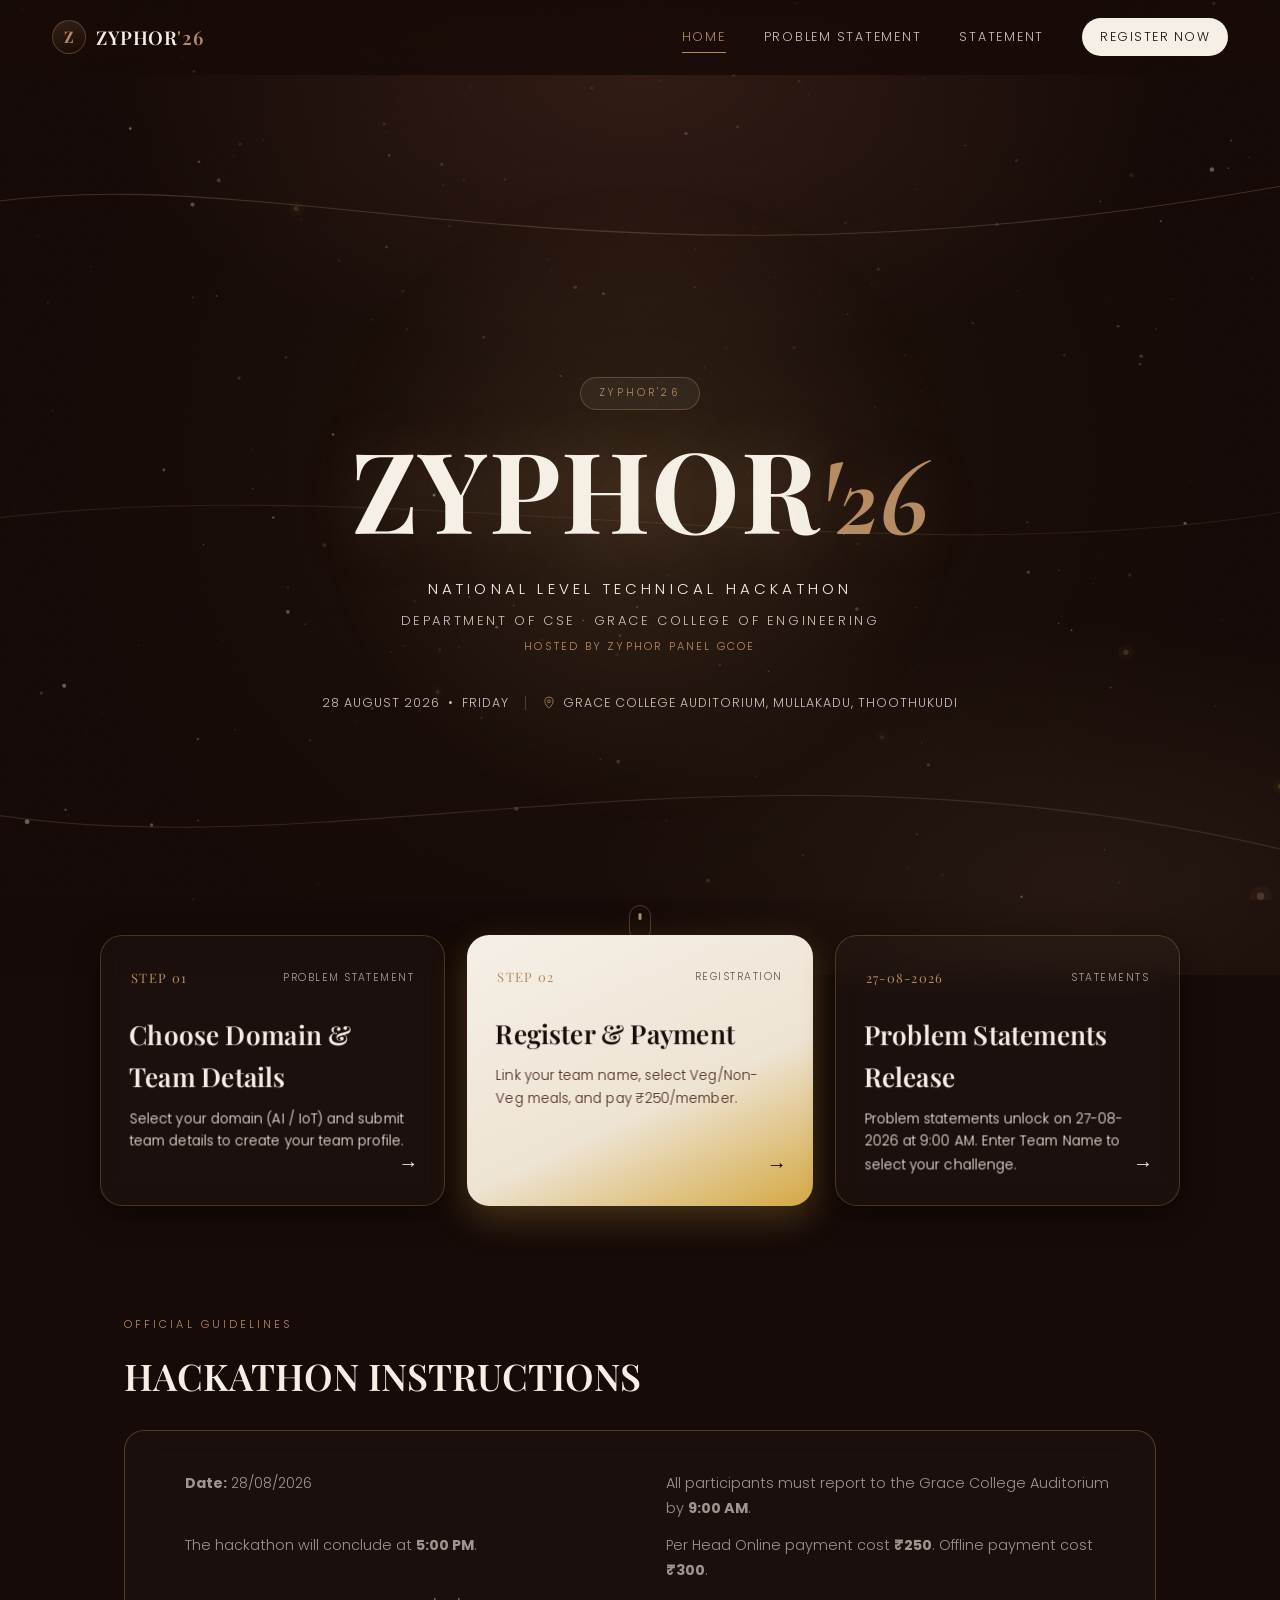
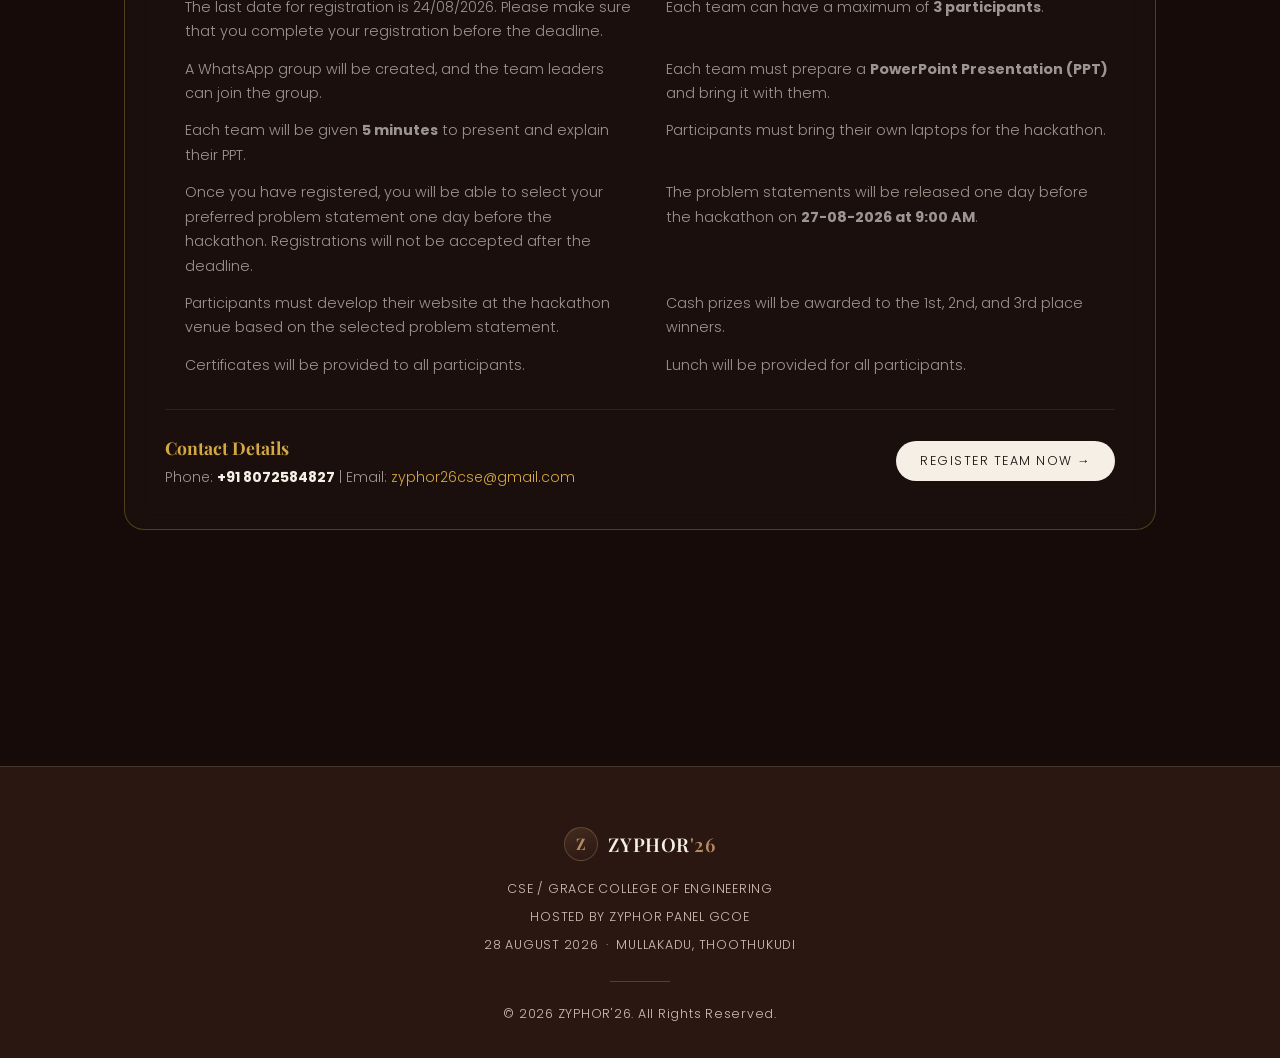
==== index.html @ 55523e32 "Test Git sync" ====
<!DOCTYPE html>
<html lang="en">
<!-- GIT TEST -->
<head>
  <meta charset="UTF-8" />
  <meta name="viewport" content="width=device-width, initial-scale=1.0" />
  <title>ZYPHOR'26 — Technical Hackathon | Grace College of Engineering</title>
  <meta name="description"
    content="ZYPHOR'26 — a national-level technical hackathon hosted by Zyphor Panel GCOE, Grace College of Engineering, Mullakadu, Thoothukudi." />
  <link rel="preconnect" href="https://fonts.googleapis.com">
  <link rel="preconnect" href="https://fonts.gstatic.com" crossorigin>
  <link
    href="https://fonts.googleapis.com/css2?family=Playfair+Display:ital,wght@0,500;0,600;0,700;1,500&family=Cormorant+Garamond:ital,wght@0,500;1,500&family=Poppins:wght@300;400;500;600;700&display=swap"
    rel="stylesheet">
  <link rel="stylesheet" href="style.css">
</head>

<body>

  <!-- 3D Galaxy Canvas Element -->
  <canvas id="galaxyCanvas"></canvas>
  <div class="grain-overlay" aria-hidden="true"></div>

  <!-- ================= HEADER ================= -->
  <header class="site-header" id="siteHeader">
    <div class="header-inner">
      <a href="index.html" class="brand">
        <span class="brand-mark" aria-hidden="true">Z</span>
        <span class="brand-text">ZYPHOR<span class="brand-apos">'26</span></span>
      </a>

      <nav class="main-nav" id="mainNav">
        <a href="index.html" class="nav-link nav-link--active">Home</a>
        <a href="problem-statement.html" class="nav-link">Problem Statement</a>
        <a href="statement.html" class="nav-link">Statement</a>
        <a href="register.html" class="nav-link nav-link--cta">Register Now</a>
      </nav>

      <button class="nav-toggle" id="navToggle" aria-label="Toggle navigation" aria-expanded="false">
        <span></span><span></span><span></span>
      </button>
    </div>
  </header>

  <!-- ================= HERO ================= -->
  <section class="hero" id="top">
    <div class="hero-bg" aria-hidden="true">
      <svg class="hero-lines" viewBox="0 0 1200 800" preserveAspectRatio="none">
        <path class="line line-1" d="M-50,120 C 250,60 550,220 1250,90" />
        <path class="line line-2" d="M-50,650 C 300,720 700,560 1250,700" />
        <path class="line line-3" d="M-50,400 C 350,340 850,460 1250,380" />
      </svg>
      <div class="hero-glow"></div>
    </div>

    <div class="hero-content reveal">
      <div class="hero-logo" aria-label="ZYPHOR'26 logo">
        <span class="hero-logo-mark">ZYPHOR'26</span>
      </div>

      <h1 class="hero-title">ZYPHOR<span class="hero-title-accent">'26</span></h1>

      <p class="hero-tagline">NATIONAL LEVEL TECHNICAL HACKATHON</p>
      <p class="hero-sub">DEPARTMENT OF CSE &middot; GRACE COLLEGE OF ENGINEERING</p>
      <p class="hero-host">HOSTED BY ZYPHOR PANEL GCOE</p>

      <div class="hero-meta">
        <span class="hero-date">28 AUGUST 2026 &nbsp;&bull;&nbsp; FRIDAY</span>
        <span class="hero-divider" aria-hidden="true"></span>
        <span class="hero-venue">
          <svg class="pin-icon" viewBox="0 0 24 24" fill="none" aria-hidden="true">
            <path d="M12 21s7-6.2 7-12a7 7 0 1 0-14 0c0 5.8 7 12 7 12Z" stroke="currentColor" stroke-width="1.4" />
            <circle cx="12" cy="9" r="2.4" stroke="currentColor" stroke-width="1.4" />
          </svg>
          GRACE COLLEGE AUDITORIUM, MULLAKADU, THOOTHUKUDI
        </span>
      </div>
    </div>

    <div class="scroll-cue reveal" aria-hidden="true">
      <span></span>
    </div>
  </section>

  <!-- ================= ACTION CARDS ================= -->
  <section class="action-section reveal">
    <div class="action-grid" style="grid-template-columns: repeat(auto-fit, minmax(280px, 1fr));">
      <a href="problem-statement.html" class="action-card action-card--outline">
        <div class="action-card-top">
          <span class="action-eyebrow">STEP 01</span>
          <span class="action-tag">Problem Statement</span>
        </div>
        <h3>Choose Domain &amp; Team Details</h3>
        <p>Select your domain (AI / IoT) and submit team details to create your team profile.</p>
        <span class="action-arrow" aria-hidden="true">&rarr;</span>
      </a>

      <a href="register.html" class="action-card action-card--solid">
        <div class="action-card-top">
          <span class="action-eyebrow">STEP 02</span>
          <span class="action-tag">Registration</span>
        </div>
        <h3>Register &amp; Payment</h3>
        <p>Link your team name, select Veg/Non-Veg meals, and pay ₹250/member.</p>
        <span class="action-arrow" aria-hidden="true">&rarr;</span>
      </a>

      <a href="statement.html" class="action-card action-card--outline">
        <div class="action-card-top">
          <span class="action-eyebrow">27-08-2026</span>
          <span class="action-tag">Statements</span>
        </div>
        <h3>Problem Statements Release</h3>
        <p>Problem statements unlock on 27-08-2026 at 9:00 AM. Enter Team Name to select your challenge.</p>
        <span class="action-arrow" aria-hidden="true">&rarr;</span>
      </a>
    </div>
  </section>

  <!-- ================= HACKATHON INSTRUCTIONS ================= -->
  <main class="participate-page">

    <section class="about-section reveal">
      <p class="eyebrow">Official Guidelines</p>
      <h3 class="section-title">HACKATHON INSTRUCTIONS</h3>
      <div
        style="background: rgba(255,255,255,0.02); border: 1px solid rgba(212,168,67,0.3); border-radius: 20px; padding: 2.5rem; margin-top: 1.5rem; backdrop-filter: blur(14px);">
        <ul
          style="display: grid; grid-template-columns: repeat(auto-fit, minmax(320px, 1fr)); gap: 0.8rem 2rem; color: var(--cream-60); font-size: 0.9rem; line-height: 1.7; padding-left: 1.25rem;">
          <li><strong>Date:</strong> 28/08/2026</li>
          <li>All participants must report to the Grace College Auditorium by <strong>9:00 AM</strong>.</li>
          <li>The hackathon will conclude at <strong>5:00 PM</strong>.</li>
          <li>Per Head Online payment cost <strong>₹250</strong>. Offline payment cost <strong>₹300</strong>.</li>
          <li>The last date for registration is 24/08/2026. Please make sure that you complete your registration before the deadline.</li>
          <li>Each team can have a maximum of <strong>3 participants</strong>.</li>
          <li>A WhatsApp group will be created, and the team leaders can join the group.</li>
          <li>Each team must prepare a <strong>PowerPoint Presentation (PPT)</strong> and bring it with them.</li>
          <li>Each team will be given <strong>5 minutes</strong> to present and explain their PPT.</li>
          <li>Participants must bring their own laptops for the hackathon.</li>
          <li>Once you have registered, you will be able to select your preferred problem statement one day before the hackathon. Registrations will not be accepted after the deadline.</li>
          <li>The problem statements will be released one day before the hackathon on <strong>27-08-2026 at 9:00
              AM</strong>.</li>
          <li>Participants must develop their website at the hackathon venue based on the selected problem statement.
          </li>
          <li>Cash prizes will be awarded to the 1st, 2nd, and 3rd place winners.</li>
          <li>Certificates will be provided to all participants.</li>
          <li>Lunch will be provided for all participants.</li>
        </ul>

        <div
          style="margin-top: 2rem; padding-top: 1.5rem; border-top: 1px solid rgba(255,255,255,0.08); display: flex; justify-content: space-between; align-items: center; flex-wrap: wrap; gap: 1rem;">
          <div>
            <h4
              style="font-family: var(--font-display); font-size: 1.1rem; color: var(--gold); margin-bottom: 0.25rem;">
              Contact Details</h4>
            <p style="font-size: 0.88rem; color: var(--cream-60); margin: 0;">Phone: <strong
                style="color: var(--cream);">+91 8072584827</strong> | Email: <a href="mailto:zyphor26cse@gmail.com"
                style="color: var(--gold);">zyphor26cse@gmail.com</a></p>
          </div>
          <a href="register.html" class="nav-link nav-link--cta" style="padding: 10px 24px;">Register Team Now
            &rarr;</a>
        </div>
      </div>
    </section>

  </main>

  <!-- ================= FOOTER ================= -->
  <footer class="site-footer">
    <div class="footer-inner">
      <div class="footer-brand">
        <span class="brand-mark" aria-hidden="true">Z</span>
        <span class="brand-text">ZYPHOR<span class="brand-apos">'26</span></span>
      </div>
      <p>CSE / GRACE COLLEGE OF ENGINEERING</p>
      <p>HOSTED BY ZYPHOR PANEL GCOE</p>
      <p>28 AUGUST 2026 &nbsp;&middot;&nbsp; MULLAKADU, THOOTHUKUDI</p>
      <div class="footer-rule" aria-hidden="true"></div>
      <p class="footer-copyright">&copy; 2026 ZYPHOR'26. All Rights Reserved.</p>
    </div>
  </footer>

  <script src="galaxy.js"></script>
  <script>
    const siteHeader = document.getElementById("siteHeader");
    window.addEventListener("scroll", () => {
      siteHeader.classList.toggle("scrolled", window.scrollY > 12);
    }, { passive: true });

    const navToggle = document.getElementById("navToggle");
    const mainNav = document.getElementById("mainNav");
    navToggle?.addEventListener("click", () => {
      const open = mainNav.classList.toggle("is-open");
      navToggle.setAttribute("aria-expanded", String(open));
    });

    const revealEls = document.querySelectorAll(".reveal");
    if (revealEls.length) {
      const obs = new IntersectionObserver(entries => {
        entries.forEach(e => {
          if (e.isIntersecting) {
            e.target.classList.add("is-visible");
            obs.unobserve(e.target);
          }
        });
      }, { threshold: 0.12, rootMargin: "0px 0px -40px 0px" });
      revealEls.forEach(el => obs.observe(el));
    }
  </script>
</body>

</html>
---- style.css ----
/* =========================================================
   ZYPHOR'26 — Premium Brown + White Theme
   ========================================================= */

:root{
  --primary:#2B1712;
  --dark-brown:#160B08;
  --brown:#4A2920;
  --cream:#F5EFE6;
  --white:#FFFFFF;
  --beige:#CFC2B5;
  --bronze:#B58B62;

  --bronze-soft: rgba(181,139,98,0.35);
  --cream-soft: rgba(245,239,230,0.08);
  --glass-bg: rgba(245,239,230,0.05);
  --glass-border: rgba(245,239,230,0.14);

  /* ── Aliases used across new pages ── */
  --bg:       #0f0c04;
  --gold:     #d4a843;
  --cream-60: rgba(245,239,230,0.6);

  --font-display: 'Playfair Display', 'Cormorant Garamond', serif;
  --font-serif-italic: 'Cormorant Garamond', serif;
  --font-body: 'Poppins', 'Inter', sans-serif;

  --radius-lg: 22px;
  --radius-md: 14px;
  --radius-sm: 8px;

  --ease: cubic-bezier(.22,.9,.32,1);
  --bounce: cubic-bezier(.34, 1.56, .64, 1);
}

*{ box-sizing:border-box; margin:0; padding:0; }
html{ scroll-behavior:smooth; }
[hidden]{ display:none !important; }

@media (prefers-reduced-motion: reduce){
  html{ scroll-behavior:auto; }
  *{ animation-duration:0.001ms !important; animation-iteration-count:1 !important; transition-duration:0.001ms !important; }
}

body{
  background:var(--dark-brown);
  color:var(--cream);
  font-family:var(--font-body);
  font-weight:300;
  line-height:1.6;
  overflow-x:hidden;
  -webkit-font-smoothing:antialiased;
}

::selection{ background:var(--bronze); color:var(--dark-brown); }

a{ color:inherit; text-decoration:none; }
button{ font-family:inherit; cursor:pointer; border:none; background:none; color:inherit; }
input, select{ font-family:inherit; }
img{ max-width:100%; display:block; }
ul{ list-style:none; }

/* focus visibility */
a:focus-visible, button:focus-visible, input:focus-visible, select:focus-visible{
  outline:2px solid var(--bronze);
  outline-offset:3px;
}

/* ---------- 3D space / particle scene canvas ---------- */
/* This is the single most important rule for the background effect:
   without it the <canvas id="galaxyCanvas"> already sitting in every
   page's HTML renders as a default 300x150 inline box instead of a
   fullscreen backdrop. galaxy.js only sets inline positioning when it
   creates the canvas itself — since every page already has the tag,
   that branch never runs, so this CSS is what actually positions it. */
#galaxyCanvas{
  position:fixed;
  inset:0;
  width:100vw;
  height:100vh;
  z-index:-1;
  pointer-events:none;
  display:block;
}

/* ---------- grain / noise overlay ---------- */
.grain-overlay{
  position:fixed; inset:0; z-index:1000; pointer-events:none;
  opacity:0.035; mix-blend-mode:overlay;
  background-image:url("data:image/svg+xml,%3Csvg xmlns='http://www.w3.org/2000/svg' width='120' height='120'%3E%3Cfilter id='n'%3E%3CfeTurbulence type='fractalNoise' baseFrequency='0.9' numOctaves='2' stitchTiles='stitch'/%3E%3C/filter%3E%3Crect width='100%25' height='100%25' filter='url(%23n)'/%3E%3C/svg%3E");
}

/* =========================================================
   HEADER
   ========================================================= */
.site-header{
  position:sticky; top:0; z-index:200;
  background:rgba(22,11,8,0.55);
  backdrop-filter:blur(14px) saturate(140%);
  -webkit-backdrop-filter:blur(14px) saturate(140%);
  border-bottom:1px solid transparent;
  transition:background .4s var(--ease), border-color .4s var(--ease), box-shadow .4s var(--ease);
}
.site-header.scrolled{
  background:rgba(22,11,8,0.86);
  border-bottom-color:var(--glass-border);
  box-shadow:0 12px 30px -18px rgba(0,0,0,0.7);
}

.header-inner{
  max-width:1240px; margin:0 auto;
  display:flex; align-items:center; justify-content:space-between;
  padding:18px 32px;
}

.brand{ display:flex; align-items:center; gap:10px; }
.brand-mark{
  width:34px; height:34px; border-radius:50%;
  display:flex; align-items:center; justify-content:center;
  border:1px solid var(--bronze-soft);
  font-family:var(--font-display); font-weight:700; font-size:16px;
  color:var(--bronze);
  background:linear-gradient(160deg, rgba(181,139,98,0.18), transparent);
}
.brand-text{
  font-family:var(--font-display); font-weight:600; letter-spacing:.03em;
  font-size:19px; color:var(--cream);
}
.brand-apos{ color:var(--bronze); }

.main-nav{ display:flex; align-items:center; gap:38px; }
.nav-link{
  font-size:12.5px; letter-spacing:.14em; text-transform:uppercase;
  color:var(--beige); position:relative; padding:6px 0;
  transition:color .3s var(--ease);
}
.nav-link::after{
  content:""; position:absolute; left:0; right:0; bottom:0; height:1px;
  background:var(--bronze); transform:scaleX(0); transform-origin:right;
  transition:transform .35s var(--ease);
}
.nav-link:hover{ color:var(--cream); }
.nav-link:hover::after{ transform:scaleX(1); transform-origin:left; }

.nav-link--cta{
  color:var(--dark-brown); background:var(--cream);
  padding:9px 18px; border-radius:999px; letter-spacing:.12em;
  transition:transform .32s var(--bounce), box-shadow .3s var(--ease), background .3s var(--ease);
}
.nav-link--cta::after{ display:none; }
.nav-link--cta{ animation:pulseGlow 3.4s ease-in-out infinite; }
.nav-link--cta:hover{
  transform:translateY(-2px) scale(1.08);
  box-shadow:0 10px 24px -10px rgba(245,239,230,0.4), 0 0 28px rgba(212,168,67,0.35);
  background:var(--bronze); color:var(--dark-brown);
  animation-play-state:paused;
}
.nav-link--cta:active{
  transform:translateY(0) scale(0.93);
  transition-duration:.12s;
}

/* Active page indicator */
.nav-link--active{
  color:var(--bronze) !important;
}
.nav-link--active::after{
  transform:scaleX(1) !important;
  background:var(--bronze);
}

.nav-toggle{
  display:none; flex-direction:column; gap:5px; width:26px; padding:6px 0;
  transition: transform .28s var(--bounce);
}
.nav-toggle:hover{ transform: scale(1.12); }
.nav-toggle:active{ transform: scale(0.88); transition-duration: .12s; }
.nav-toggle span{
  display:block; height:1.5px; width:100%; background:var(--cream);
  transition:transform .35s var(--ease), opacity .3s var(--ease);
}
.nav-toggle[aria-expanded="true"] span:nth-child(1){ transform:translateY(6.5px) rotate(45deg); }
.nav-toggle[aria-expanded="true"] span:nth-child(2){ opacity:0; }
.nav-toggle[aria-expanded="true"] span:nth-child(3){ transform:translateY(-6.5px) rotate(-45deg); }

/* =========================================================
   HERO
   ========================================================= */
.hero{
  position:relative; min-height:100svh;
  display:flex; align-items:center; justify-content:center;
  padding:120px 24px 80px;
  background:
    radial-gradient(ellipse 70% 55% at 50% 0%, rgba(74,41,32,0.5), transparent 60%),
    radial-gradient(ellipse 60% 45% at 85% 90%, rgba(181,139,98,0.10), transparent 65%),
    rgba(22,11,8,0.55);
  overflow:hidden;
}

.hero-bg{ position:absolute; inset:0; z-index:0; }
.hero-lines{ position:absolute; inset:0; width:100%; height:100%; opacity:.28; }
.line{ fill:none; stroke:var(--bronze); stroke-width:1; }
.line-1{ animation:drift 22s ease-in-out infinite; }
.line-2{ animation:drift 26s ease-in-out infinite reverse; opacity:.7; }
.line-3{ animation:drift 30s ease-in-out infinite; opacity:.5; }
@keyframes drift{
  0%,100%{ transform:translateY(0px); }
  50%{ transform:translateY(-14px); }
}

.hero-glow{
  position:absolute; top:12%; left:50%; translate:-50% 0;
  width:640px; height:640px; border-radius:50%;
  background:radial-gradient(circle, rgba(181,139,98,0.16), transparent 70%);
  filter:blur(10px);
}

.particle{
  position:absolute; width:3px; height:3px; border-radius:50%;
  background:var(--beige); opacity:.5;
  animation:float 9s ease-in-out infinite;
}
.p1{ top:22%; left:14%; animation-delay:0s; }
.p2{ top:65%; left:22%; animation-delay:1.5s; }
.p3{ top:38%; left:82%; animation-delay:3s; }
.p4{ top:75%; left:70%; animation-delay:4.5s; }
.p5{ top:16%; left:60%; animation-delay:2.2s; }
@keyframes float{
  0%,100%{ transform:translateY(0) scale(1); opacity:.35; }
  50%{ transform:translateY(-22px) scale(1.6); opacity:.75; }
}

.hero-content{
  position:relative; z-index:2; text-align:center; max-width:820px;
}

.hero-logo{ margin-bottom:22px; }
.hero-logo-mark{
  display:inline-block; font-family:var(--font-body); font-size:10.5px;
  letter-spacing:.3em; color:var(--bronze); text-transform:uppercase;
  border:1px solid var(--bronze-soft); border-radius:999px; padding:7px 18px;
  background:var(--glass-bg);
}

.hero-title{
  font-family:var(--font-display); font-weight:700;
  font-size:clamp(3.4rem, 10vw, 7rem);
  letter-spacing:.01em; line-height:1;
  color:var(--cream);
  text-shadow:0 0 60px rgba(181,139,98,0.25);
}
.hero-title-accent{ color:var(--bronze); font-style:italic; font-family:var(--font-serif-italic); }

.hero-tagline{
  margin-top:22px; font-size:clamp(13px,2vw,15px); letter-spacing:.28em;
  text-transform:uppercase; color:var(--cream);
}
.hero-sub{
  margin-top:10px; font-size:clamp(11px,1.8vw,13px); letter-spacing:.2em;
  text-transform:uppercase; color:var(--beige);
}
.hero-host{
  margin-top:6px; font-size:11px; letter-spacing:.2em; text-transform:uppercase; color:var(--bronze);
}

.hero-meta{
  margin-top:38px; display:flex; flex-wrap:wrap; align-items:center; justify-content:center; gap:16px;
  font-size:12.5px; letter-spacing:.08em; color:var(--beige);
}
.hero-divider{ width:1px; height:14px; background:var(--bronze-soft); }
.hero-venue{ display:inline-flex; align-items:center; gap:7px; }
.pin-icon{ width:14px; height:14px; color:var(--bronze); flex-shrink:0; }

.scroll-cue{
  position:absolute; bottom:34px; left:50%; translate:-50% 0; z-index:2;
  width:22px; height:36px; border:1px solid var(--bronze-soft); border-radius:999px;
}
.scroll-cue span{
  position:absolute; top:7px; left:50%; translate:-50% 0;
  width:3px; height:7px; border-radius:999px; background:var(--bronze);
  animation:scrollDot 2s ease-in-out infinite;
}
@keyframes scrollDot{
  0%{ transform:translate(-50%,0); opacity:1; }
  70%{ opacity:.2; }
  100%{ transform:translate(-50%,14px); opacity:0; }
}

/* =========================================================
   REVEAL ANIMATIONS
   ========================================================= */
.reveal{
  opacity:0; transform:translateY(26px);
  transition:opacity .8s var(--ease), transform .8s var(--ease);
}
.reveal.is-visible{ opacity:1; transform:translateY(0); }

/* =========================================================
   ACTION CARDS
   ========================================================= */
.action-section{ padding:0 24px; margin-top:-40px; position:relative; z-index:3; }
.action-grid{
  max-width:1080px; margin:0 auto;
  display:grid; grid-template-columns:1fr 1fr; gap:22px;
}

/* =========================================================
   3D FLOATING & GLOW EFFECTS
   ========================================================= */
@keyframes float3D {
  0%, 100% { transform: translateY(0px) rotateX(0deg) rotateY(0deg); }
  50% { transform: translateY(-8px) rotateX(1deg) rotateY(-1deg); }
}

@keyframes pulseGlow {
  0%, 100% { box-shadow: 0 0 15px rgba(212, 168, 67, 0.2), 0 0 30px rgba(212, 168, 67, 0.08); }
  50% { box-shadow: 0 0 25px rgba(212, 168, 67, 0.45), 0 0 50px rgba(212, 168, 67, 0.2); }
}

/* 3D Glassmorphism Cards */
.action-card {
  position:relative; display:block; padding:32px 30px 30px;
  border-radius:var(--radius-lg); overflow:hidden;
  transform-style: preserve-3d;
  perspective: 1000px;
  transition: transform .45s cubic-bezier(0.2, 0.8, 0.2, 1), box-shadow .45s cubic-bezier(.22,.9,.32,1), border-color .45s cubic-bezier(.22,.9,.32,1);
}
.action-card-top{ display:flex; align-items:center; justify-content:space-between; margin-bottom:26px; }
.action-eyebrow{ font-family:var(--font-display); font-size:13px; color:var(--bronze); letter-spacing:.1em; }
.action-tag{ font-size:10.5px; letter-spacing:.14em; text-transform:uppercase; opacity:.65; }
.action-card h3{ font-family:var(--font-display); font-weight:600; font-size:26px; margin-bottom:10px; transform: translateZ(15px); }
.action-card p{ font-size:13.5px; line-height:1.65; max-width:34ch; transform: translateZ(10px); }
.action-arrow{
  position:absolute; right:26px; bottom:26px; font-size:20px;
  transition:transform .4s var(--ease);
}
.action-card:hover .action-arrow{ transform:translateX(8px) scale(1.15); }
.action-card:hover{
  transform: translateY(-8px) rotateX(2deg) scale(1.02);
}

.action-card--outline{
  background:rgba(255,255,255,0.025);
  border:1px solid rgba(212,168,67,0.25);
  color:var(--cream);
  backdrop-filter:blur(14px);
  box-shadow: 0 10px 30px rgba(0,0,0,0.4);
}
.action-card--outline:hover{
  border-color:var(--gold);
  box-shadow: 0 20px 50px rgba(212,168,67,0.3), inset 0 0 20px rgba(212,168,67,0.08);
}

.action-card--solid{
  background:linear-gradient(155deg, #f5efe6, #eee4d4 60%, #d4a843);
  color:var(--dark-brown);
  box-shadow: 0 12px 35px rgba(212,168,67,0.25);
}
.action-card--solid p{ color:var(--brown); }
.action-card--solid:hover{
  box-shadow: 0 22px 55px rgba(212,168,67,0.45), 0 26px 60px -22px rgba(245,239,230,0.35);
}

/* =========================================================
   SHARED SECTION TYPOGRAPHY
   ========================================================= */
.eyebrow{
  font-size:11px; letter-spacing:.28em; text-transform:uppercase; color:var(--bronze);
  margin-bottom:14px;
}
.section-heading{
  font-family:var(--font-display); font-weight:700; font-size:clamp(2.1rem,5vw,3.4rem);
  line-height:1.08; color:var(--cream);
}
.section-title{
  font-family:var(--font-display); font-weight:600; font-size:clamp(1.6rem,3.6vw,2.3rem);
  color:var(--cream); margin-bottom:18px;
}

.participate-page{ max-width:1080px; margin:0 auto; padding:110px 24px 40px; }
.participate-header{ text-align:center; margin-bottom:70px; }
.participate-note{
  max-width:56ch; margin:20px auto 0; color:var(--beige); font-size:14.5px;
}

/* =========================================================
   ABOUT
   ========================================================= */
.about-section{ margin-bottom:96px; }
.about-copy{ max-width:70ch; color:var(--beige); font-size:15px; line-height:1.85; margin-bottom:26px; }

.about-facts{ display:flex; flex-wrap:wrap; gap:10px 14px; margin-bottom:44px; }
.about-facts li{
  font-size:12px; letter-spacing:.05em; color:var(--cream);
  border:1px solid var(--glass-border); border-radius:999px; padding:8px 16px;
  background:var(--glass-bg);
}

.event-visual{
  border-radius:var(--radius-lg); border:1px solid var(--glass-border);
  background:linear-gradient(160deg, rgba(74,41,32,0.5), rgba(22,11,8,0.7));
  padding:2px; overflow:hidden;
}
.event-visual-inner{
  border-radius:calc(var(--radius-lg) - 2px);
  padding:52px 24px; display:flex; flex-direction:column; align-items:center; gap:18px;
  background:
    radial-gradient(ellipse 60% 60% at 50% 20%, rgba(181,139,98,0.14), transparent 70%);
  color:var(--bronze);
}
.event-svg{ width:min(420px,90%); height:auto; }
.event-visual-caption{
  font-size:11px; letter-spacing:.18em; text-transform:uppercase; color:var(--beige);
}

/* =========================================================
   REGISTER SECTION
   ========================================================= */
.register-note{ color:var(--beige); font-size:14px; margin-bottom:40px; max-width:60ch; }

.register-form{
  background:var(--glass-bg); border:1px solid var(--glass-border);
  border-radius:var(--radius-lg); padding:clamp(24px,4vw,48px);
  backdrop-filter:blur(10px);
}

.form-block{ margin-bottom:44px; }
.form-block:last-of-type{ margin-bottom:0; }
.form-block-title{
  display:flex; align-items:center; gap:12px;
  font-family:var(--font-display); font-weight:600; font-size:18px; color:var(--cream);
  margin-bottom:22px; padding-bottom:14px; border-bottom:1px solid var(--glass-border);
}
.form-block-num{
  font-family:var(--font-body); font-size:11px; color:var(--dark-brown);
  background:var(--bronze); width:24px; height:24px; border-radius:50%;
  display:inline-flex; align-items:center; justify-content:center; flex-shrink:0;
}

.field-grid{ display:grid; grid-template-columns:1fr 1fr; gap:22px 24px; }
.field{ display:flex; flex-direction:column; gap:8px; }
.field label{
  font-size:10.5px; letter-spacing:.14em; text-transform:uppercase; color:var(--beige);
}
.field input[type="text"],
.field input[type="email"],
.field select{
  background:rgba(245,239,230,0.05); border:1px solid var(--glass-border);
  border-radius:var(--radius-sm); padding:13px 15px; color:var(--cream); font-size:14px;
  transition:border-color .3s var(--ease), background .3s var(--ease);
}
.field select{ appearance:none; -webkit-appearance:none;
  background-image:url("data:image/svg+xml,%3Csvg xmlns='http://www.w3.org/2000/svg' width='12' height='8'%3E%3Cpath d='M1 1l5 5 5-5' stroke='%23CFC2B5' fill='none' stroke-width='1.4'/%3E%3C/svg%3E");
  background-repeat:no-repeat; background-position:right 15px center;
  padding-right:36px;
}
.field select option{ background:var(--brown); color:var(--cream); }
.field input::placeholder{ color:rgba(207,194,181,0.45); }
.field input:focus, .field select:focus{
  border-color:var(--bronze); background:rgba(245,239,230,0.08); outline:none;
}
.field-hint{ font-size:11px; color:rgba(207,194,181,0.7); }
.field-error{
  font-size:11.5px; color:#e4a08c; min-height:14px; display:none;
}
.field-error.is-visible{ display:block; }
.field.has-error input, .field.has-error select{ border-color:#c46a52; }

.domain-desc{
  margin-top:16px; font-size:13.5px; color:var(--beige); min-height:20px;
  padding-left:14px; border-left:2px solid var(--bronze-soft);
  opacity:0; transform:translateY(4px); transition:opacity .35s var(--ease), transform .35s var(--ease);
}
.domain-desc.is-visible{ opacity:1; transform:translateY(0); }

.member-fields{ margin-top:24px; display:grid; grid-template-columns:1fr 1fr; gap:22px 24px; }

/* Payment */
.payment-grid{ display:grid; grid-template-columns:220px 1fr; gap:28px; align-items:start; }
.qr-box{ display:flex; flex-direction:column; gap:10px; }
.qr-label{ font-size:10.5px; letter-spacing:.14em; text-transform:uppercase; color:var(--beige); }
.qr-frame{
  position:relative; width:100%; aspect-ratio:1/1; border-radius:var(--radius-md);
  border:1px dashed var(--bronze-soft); background:rgba(245,239,230,0.04);
  display:flex; align-items:center; justify-content:center; overflow:hidden;
}
.qr-frame img{ width:100%; height:100%; object-fit:contain; padding:10px; }
.qr-placeholder{
  display:none; align-items:center; justify-content:center; text-align:center;
  font-size:11px; letter-spacing:.1em; color:var(--bronze); padding:12px;
}
.qr-hint{ font-size:11.5px; color:rgba(207,194,181,0.7); }

.upload-field label{ margin-bottom:0; }
.upload-dropzone{
  position:relative; border:1px dashed var(--glass-border); border-radius:var(--radius-md);
  min-height:150px; display:flex; flex-direction:column; align-items:center; justify-content:center;
  gap:10px; padding:18px; text-align:center; transition:border-color .3s var(--ease), background .3s var(--ease);
}
.upload-dropzone.is-dragover{ border-color:var(--bronze); background:rgba(181,139,98,0.08); }
.upload-dropzone input[type="file"]{
  position:absolute; inset:0; opacity:0; cursor:pointer;
}
.upload-copy{ font-size:12.5px; color:var(--beige); max-width:26ch; }
.upload-preview{
  max-height:110px; border-radius:var(--radius-sm); border:1px solid var(--glass-border);
}

/* Confirmation */
.checkbox-field{
  display:flex; align-items:flex-start; gap:10px; font-size:13.5px; color:var(--beige);
  cursor:pointer; margin-bottom:6px;
}
.checkbox-field input{ margin-top:3px; accent-color:var(--bronze); width:16px; height:16px; }

.btn-confirm{
  margin-top:22px; width:100%; padding:16px; border-radius:999px;
  background:var(--cream); color:var(--dark-brown); font-size:13px;
  letter-spacing:.16em; text-transform:uppercase; font-weight:500;
  transition:transform .35s var(--ease), box-shadow .35s var(--ease), background .35s var(--ease);
}
.btn-confirm:hover{
  transform:translateY(-3px); background:var(--bronze);
  box-shadow:0 20px 40px -16px rgba(181,139,98,0.5);
}
.btn-confirm:active{ transform:translateY(-1px); }

.form-status{ margin-top:14px; font-size:12.5px; text-align:center; min-height:16px; color:#e4a08c; }
.form-status.is-success{ color:#a8c9a0; }

/* Success panel */
.success-panel{
  background:linear-gradient(160deg, var(--cream), var(--beige));
  color:var(--dark-brown); border-radius:var(--radius-lg);
  padding:clamp(30px,5vw,54px); text-align:center;
}
.success-mark{
  display:inline-flex; align-items:center; justify-content:center;
  width:52px; height:52px; border-radius:50%; background:var(--brown); color:var(--cream);
  font-size:22px; margin-bottom:16px;
}
.success-panel h4{ font-family:var(--font-display); font-size:24px; margin-bottom:10px; }
.success-panel p{ max-width:52ch; margin:0 auto 22px; color:var(--brown); font-size:14px; }
.btn-outline-cream{
  border:1px solid var(--brown); border-radius:999px; padding:11px 26px;
  font-size:12px; letter-spacing:.1em; text-transform:uppercase; color:var(--brown);
  transition:background .3s var(--ease), color .3s var(--ease);
}
.btn-outline-cream:hover{ background:var(--brown); color:var(--cream); }

/* Info strip */
.info-strip{
  margin-top:56px; display:grid; grid-template-columns:repeat(4,1fr); gap:20px;
  border-top:1px solid var(--glass-border); padding-top:32px;
}
.info-item{ display:flex; flex-direction:column; gap:6px; }
.info-label{ font-size:10px; letter-spacing:.16em; text-transform:uppercase; color:var(--bronze); }
.info-value{ font-size:13px; color:var(--cream); line-height:1.5; }

/* =========================================================
   FOOTER
   ========================================================= */
.site-footer{
  margin-top:100px; padding:60px 24px 34px; text-align:center;
  background:var(--primary); border-top:1px solid var(--glass-border);
}
.footer-inner{ max-width:600px; margin:0 auto; display:flex; flex-direction:column; align-items:center; gap:8px; }
.footer-brand{ display:flex; align-items:center; gap:10px; margin-bottom:10px; }
.site-footer p{ font-size:12.5px; letter-spacing:.06em; color:var(--beige); }
.footer-rule{ width:60px; height:1px; background:var(--bronze-soft); margin:18px 0 14px; }
.footer-copyright{ font-size:11px; color:rgba(207,194,181,0.55); }

/* =========================================================
   RESPONSIVE
   ========================================================= */
@media (max-width:960px){
  .action-grid{ grid-template-columns:1fr; }
  .field-grid, .member-fields{ grid-template-columns:1fr; }
  .payment-grid{ grid-template-columns:1fr; }
  .qr-frame{ max-width:220px; }
  .info-strip{ grid-template-columns:1fr 1fr; }
}

@media (max-width:720px){
  .main-nav{
    position:fixed; inset:64px 0 0 0; z-index:150;
    background:rgba(22,11,8,0.98);
    flex-direction:column; justify-content:flex-start; align-items:flex-start;
    gap:0; padding:20px 32px;
    transform:translateX(100%); transition:transform .4s var(--ease);
  }
  .main-nav.is-open{ transform:translateX(0); }
  .main-nav .nav-link{
    width:100%; padding:18px 0; border-bottom:1px solid var(--glass-border);
    font-size:14px;
  }
  .nav-link--cta{ margin-top:16px; text-align:center; }
  .nav-toggle{ display:flex; }

  .header-inner{ padding:16px 20px; }
  .hero{ padding:110px 20px 60px; }
  .action-section{ margin-top:-28px; }
  .info-strip{ grid-template-columns:1fr; }
}

@media (max-width:480px){
  .hero-title{ font-size:clamp(2.6rem,15vw,3.6rem); }
  .participate-page{ padding:90px 18px 30px; }
  .register-form{ padding:22px 16px; }
  .about-facts li{ font-size:11px; padding:7px 12px; }
}

/* =========================================================
   SHARED 3D TILT + GLOW UTILITIES
   Reused across ps.css / register.css / statement.css / host.css
   so every card and primary button gets the same premium,
   consistent 3D lift + gold glow treatment.
   ========================================================= */
.tilt-card-3d{
  transition: transform .4s cubic-bezier(.22,.9,.32,1), box-shadow .4s cubic-bezier(.22,.9,.32,1), border-color .4s cubic-bezier(.22,.9,.32,1);
  will-change: transform;
}
.tilt-card-3d:hover{
  transform: translateY(-6px) scale(1.012);
  box-shadow: 0 26px 60px -20px rgba(0,0,0,0.55), 0 0 34px rgba(212,168,67,0.16);
}

.glow-btn-3d{
  transition: transform .35s cubic-bezier(.22,.9,.32,1), box-shadow .35s cubic-bezier(.22,.9,.32,1);
}
.glow-btn-3d:hover:not(:disabled){
  transform: translateY(-3px) scale(1.02);
}

@media (prefers-reduced-motion: reduce){
  .nav-link--cta{ animation:none; }
}
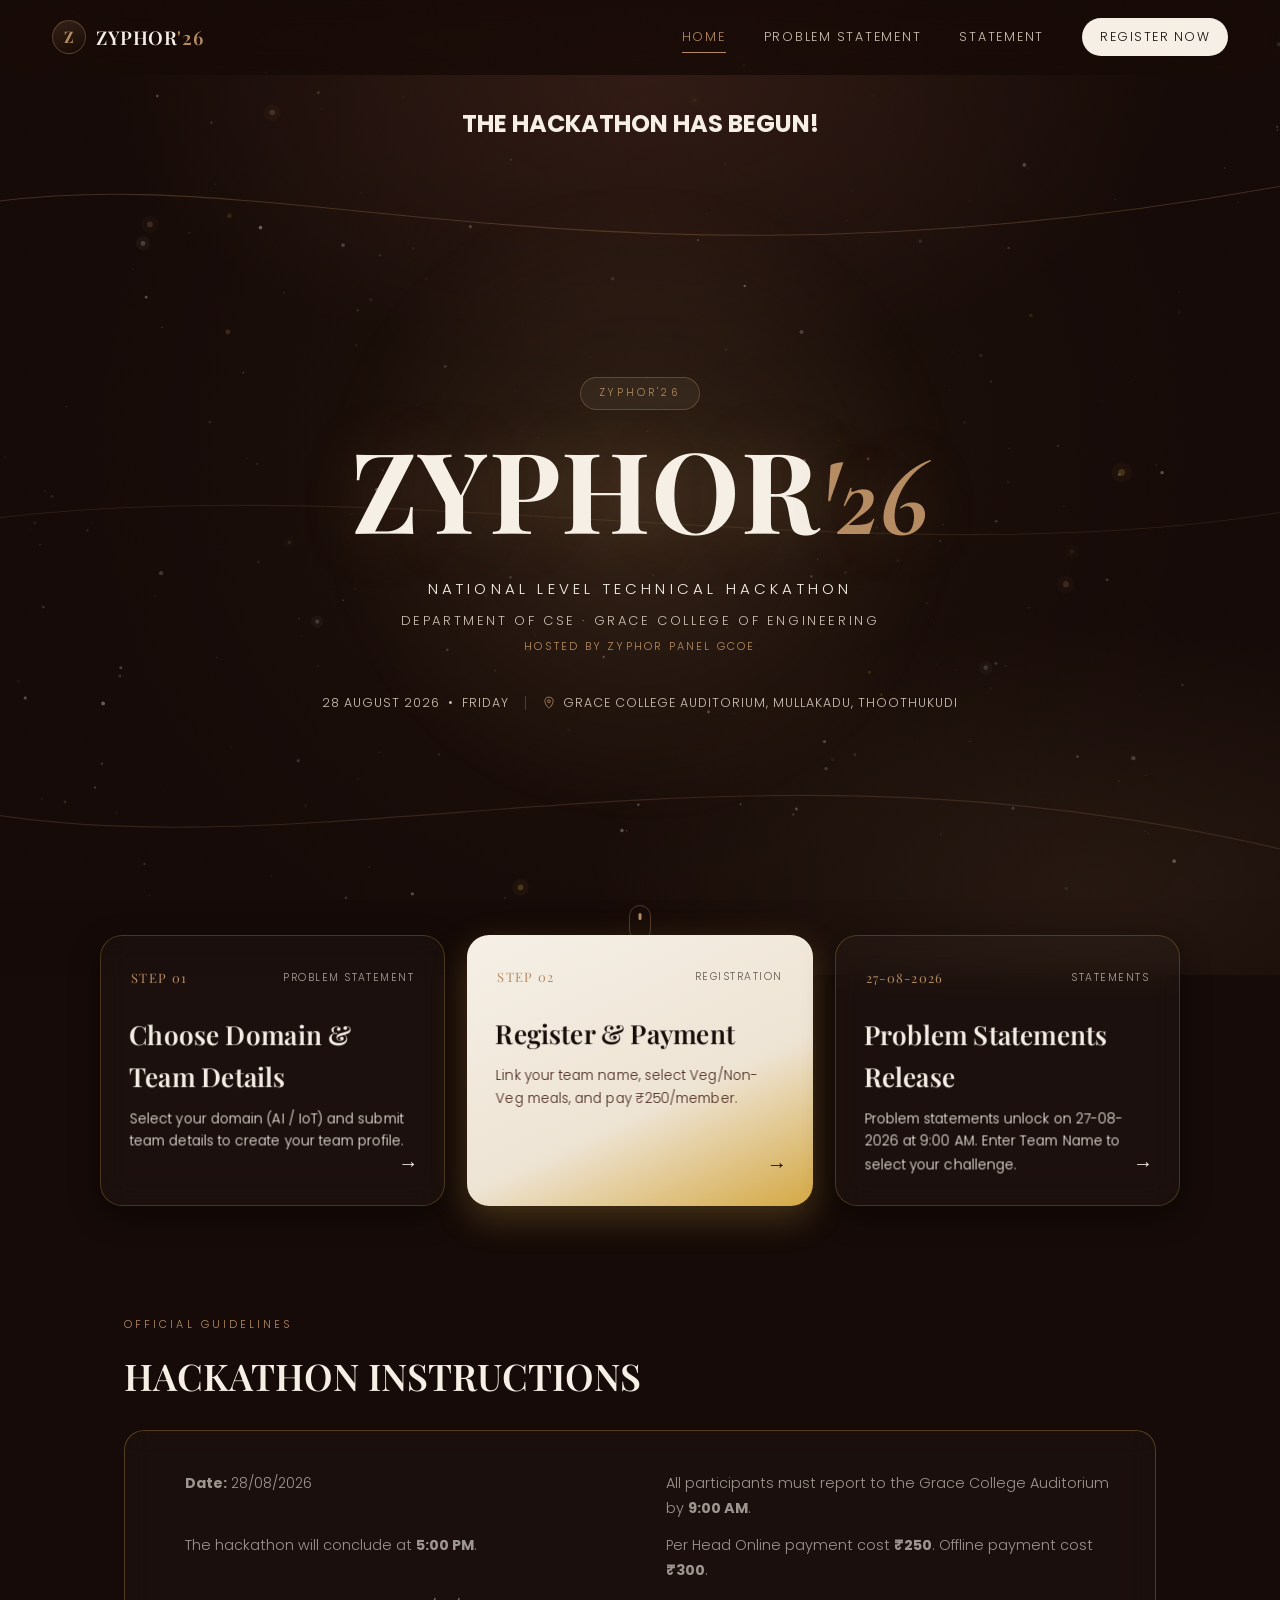
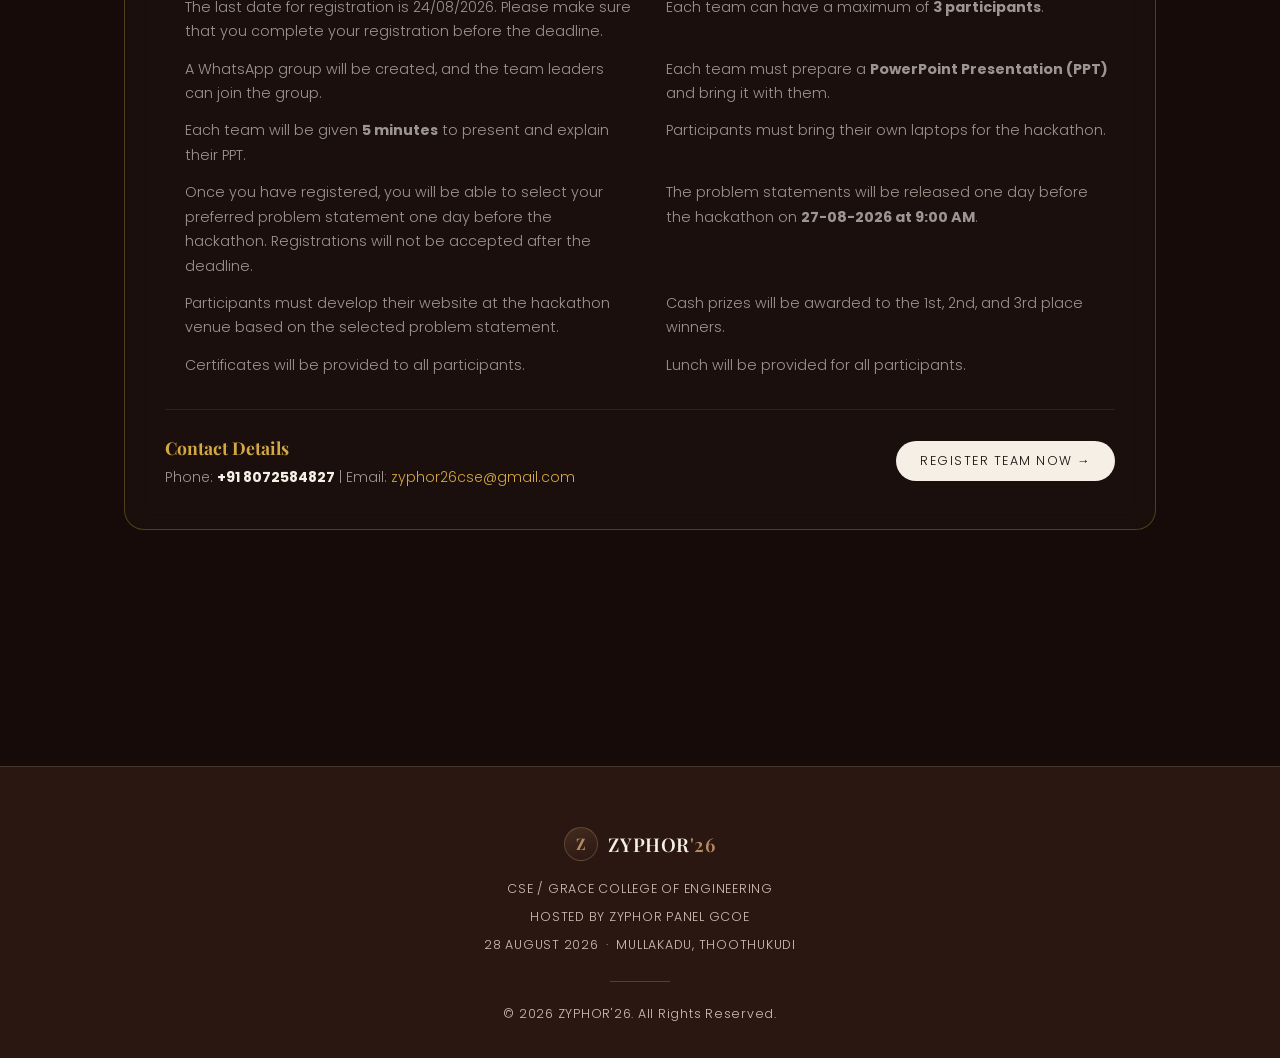
==== commit 4bca8eb9: "Updated project" ====
--- a/index.html
+++ b/index.html
@@ -16,6 +16,44 @@
 </head>
 
 <body>
+  <script>
+  const eventDate = new Date("August 28, 2026 09:00:00").getTime();
+
+  const countdown = setInterval(() => {
+    const now = new Date().getTime();
+    const distance = eventDate - now;
+
+    if (distance <= 0) {
+      clearInterval(countdown);
+      document.querySelector(".countdown").innerHTML =
+        "<h2>THE HACKATHON HAS BEGUN!</h2>";
+      return;
+    }
+
+    const days = Math.floor(distance / (1000 * 60 * 60 * 24));
+    const hours = Math.floor(
+      (distance % (1000 * 60 * 60 * 24)) / (1000 * 60 * 60)
+    );
+    const minutes = Math.floor(
+      (distance % (1000 * 60 * 60)) / (1000 * 60)
+    );
+    const seconds = Math.floor(
+      (distance % (1000 * 60)) / 1000
+    );
+
+    document.getElementById("days").textContent =
+      String(days).padStart(2, "0");
+
+    document.getElementById("hours").textContent =
+      String(hours).padStart(2, "0");
+
+    document.getElementById("minutes").textContent =
+      String(minutes).padStart(2, "0");
+
+    document.getElementById("seconds").textContent =
+      String(seconds).padStart(2, "0");
+  }, 1000);
+</script>
 
   <!-- 3D Galaxy Canvas Element -->
   <canvas id="galaxyCanvas"></canvas>
@@ -51,6 +89,27 @@
         <path class="line line-3" d="M-50,400 C 350,340 850,460 1250,380" />
       </svg>
       <div class="hero-glow"></div>
+      <div class="countdown">
+  <div>
+    <span id="days">00</span>
+    <small>DAYS</small>
+  </div>
+
+  <div>
+    <span id="hours">00</span>
+    <small>HOURS</small>
+  </div>
+
+  <div>
+    <span id="minutes">00</span>
+    <small>MINUTES</small>
+  </div>
+
+  <div>
+    <span id="seconds">00</span>
+    <small>SECONDS</small>
+  </div>
+</div>
     </div>
 
     <div class="hero-content reveal">
--- a/style.css
+++ b/style.css
@@ -183,6 +183,9 @@
 .nav-toggle[aria-expanded="true"] span:nth-child(2){ opacity:0; }
 .nav-toggle[aria-expanded="true"] span:nth-child(3){ transform:translateY(-6.5px) rotate(-45deg); }
 
+
+
+
 /* =========================================================
    HERO
    ========================================================= */
@@ -284,6 +287,39 @@
   0%{ transform:translate(-50%,0); opacity:1; }
   70%{ opacity:.2; }
   100%{ transform:translate(-50%,14px); opacity:0; }
+}
+.countdown {
+  display: flex;
+  justify-content: center;
+  align-items: center;
+  gap: 18px;
+  margin-top: 30px;
+}
+
+.countdown div {
+  min-width: 90px;
+  padding: 18px 12px;
+  border: 1px solid rgba(255, 255, 255, 0.25);
+  border-radius: 14px;
+  background: rgba(255, 255, 255, 0.06);
+  backdrop-filter: blur(10px);
+  text-align: center;
+}
+
+.countdown span {
+  display: block;
+  font-size: 42px;
+  font-weight: 700;
+  color: #fff;
+  letter-spacing: 2px;
+}
+
+.countdown small {
+  display: block;
+  margin-top: 5px;
+  font-size: 10px;
+  letter-spacing: 2px;
+  color: #c9a27e;
 }
 
 /* =========================================================
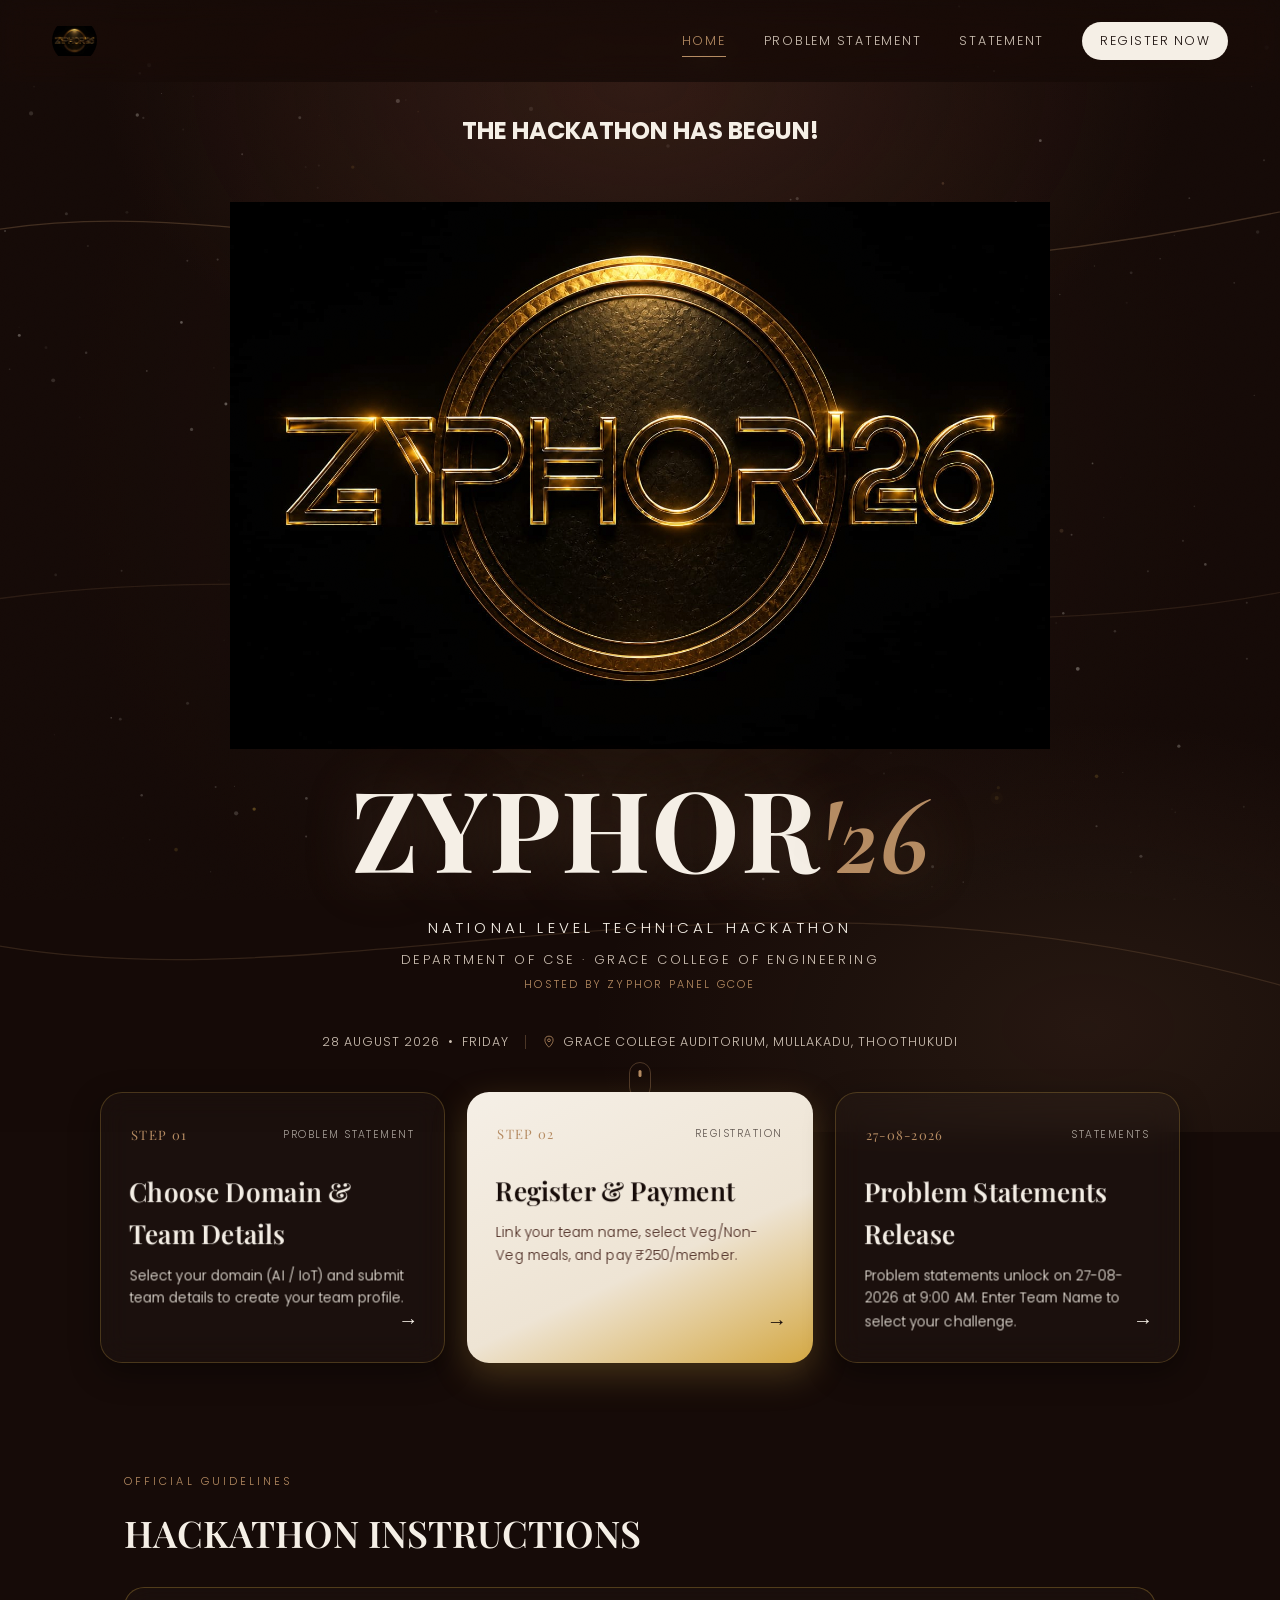
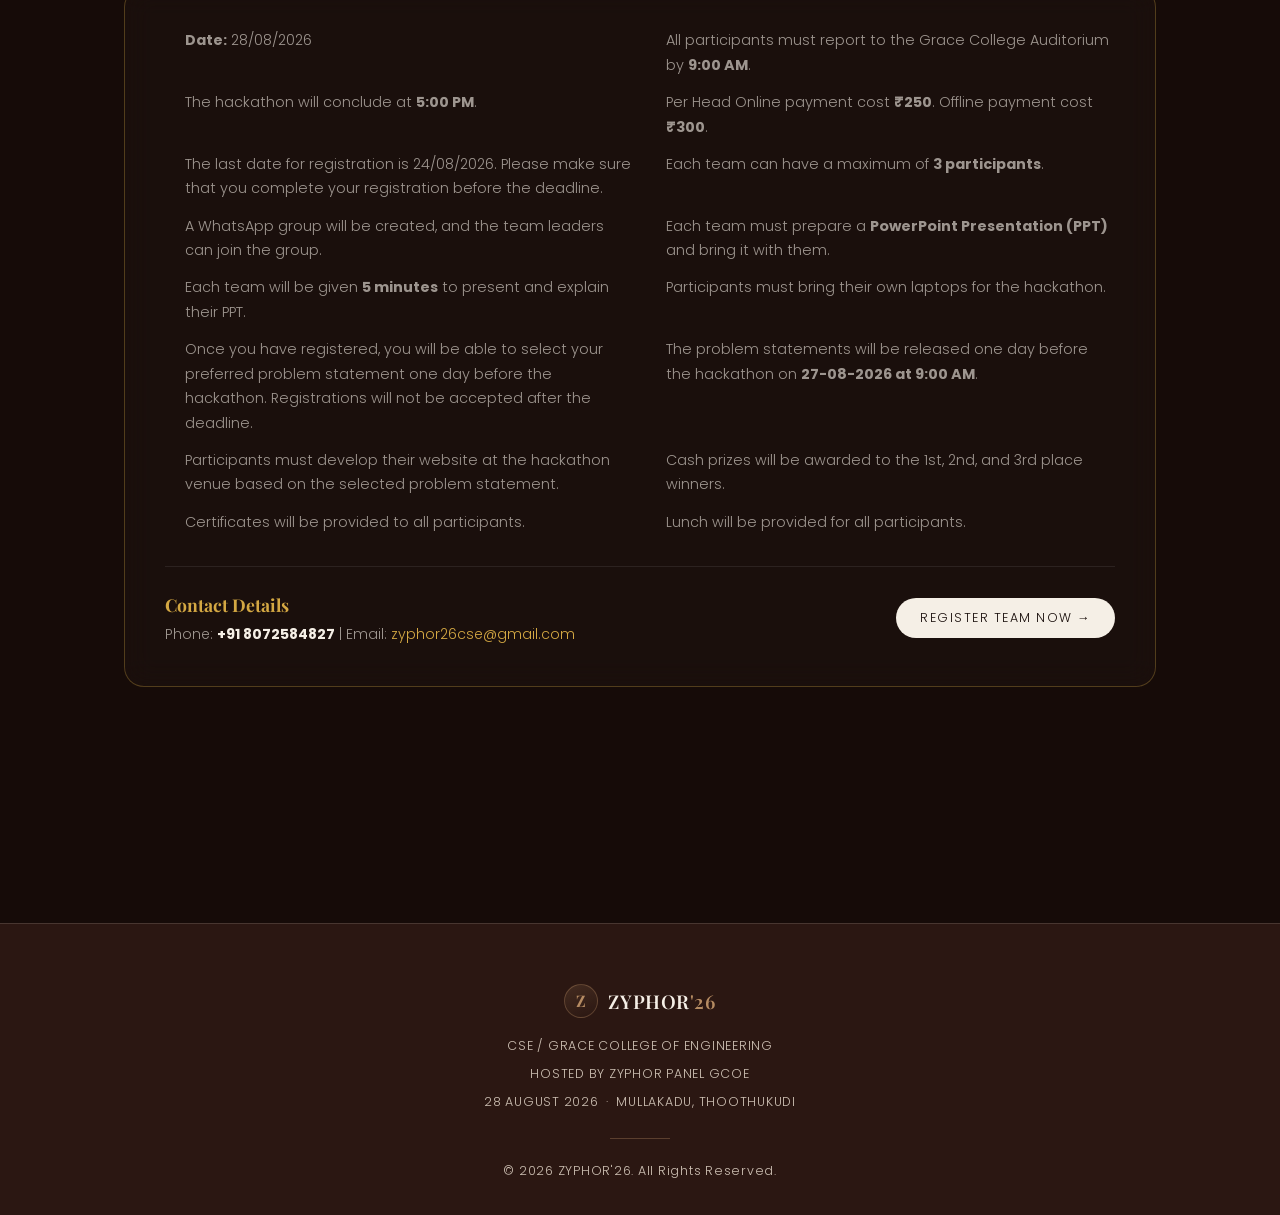
==== commit cb91d3bf: "changes" ====
--- a/index.html
+++ b/index.html
@@ -63,9 +63,8 @@
   <header class="site-header" id="siteHeader">
     <div class="header-inner">
       <a href="index.html" class="brand">
-        <span class="brand-mark" aria-hidden="true">Z</span>
-        <span class="brand-text">ZYPHOR<span class="brand-apos">'26</span></span>
-      </a>
+  <img src="./images/logo.jpeg" alt="ZYPHOR'26 Logo" class="brand-logo">
+</a>
 
       <nav class="main-nav" id="mainNav">
         <a href="index.html" class="nav-link nav-link--active">Home</a>
@@ -114,8 +113,8 @@
 
     <div class="hero-content reveal">
       <div class="hero-logo" aria-label="ZYPHOR'26 logo">
-        <span class="hero-logo-mark">ZYPHOR'26</span>
-      </div>
+    <img src="images/logo.jpeg" alt="ZYPHOR'26">
+</div>
 
       <h1 class="hero-title">ZYPHOR<span class="hero-title-accent">'26</span></h1>
 
--- a/style.css
+++ b/style.css
@@ -321,6 +321,13 @@
   letter-spacing: 2px;
   color: #c9a27e;
 }
+.brand-logo {
+  width: 45px;
+  height: 45px;
+  object-fit: contain;
+  border-radius: 50%;
+  display: block;
+}
 
 /* =========================================================
    REVEAL ANIMATIONS
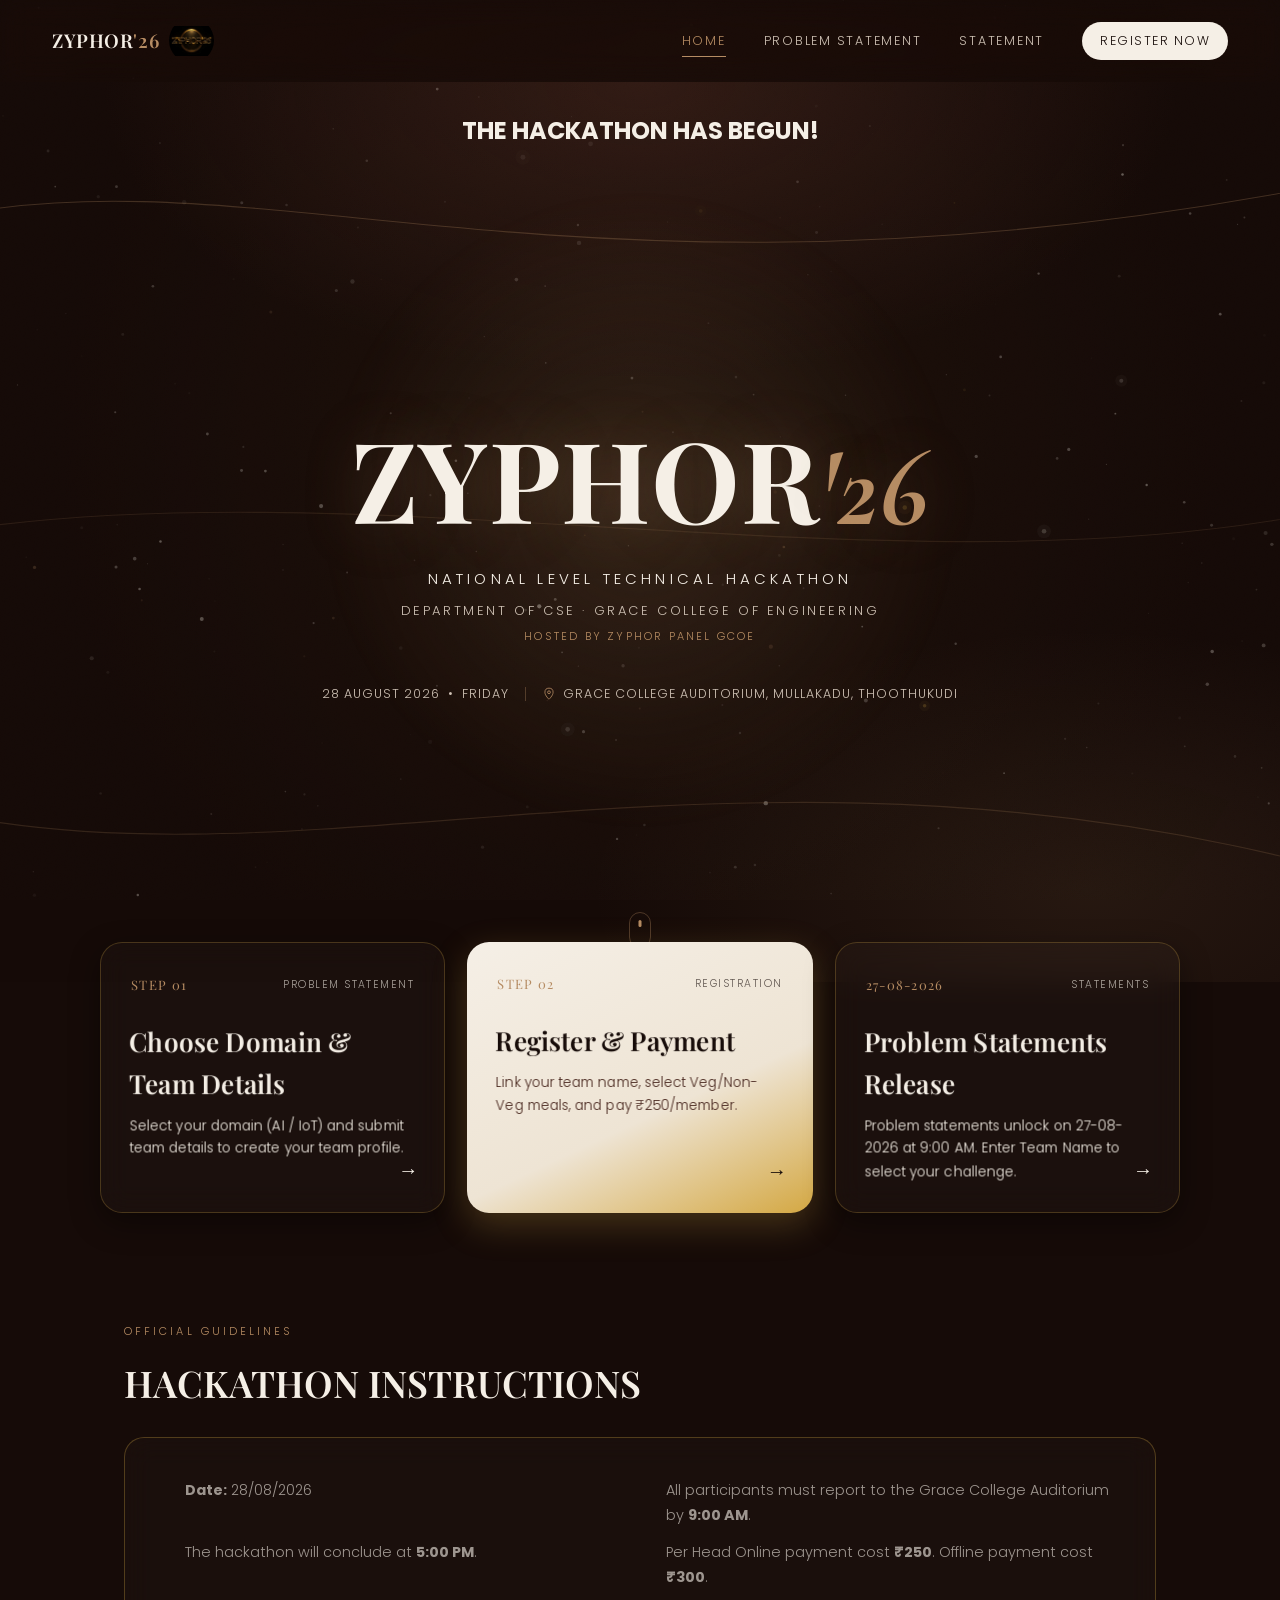
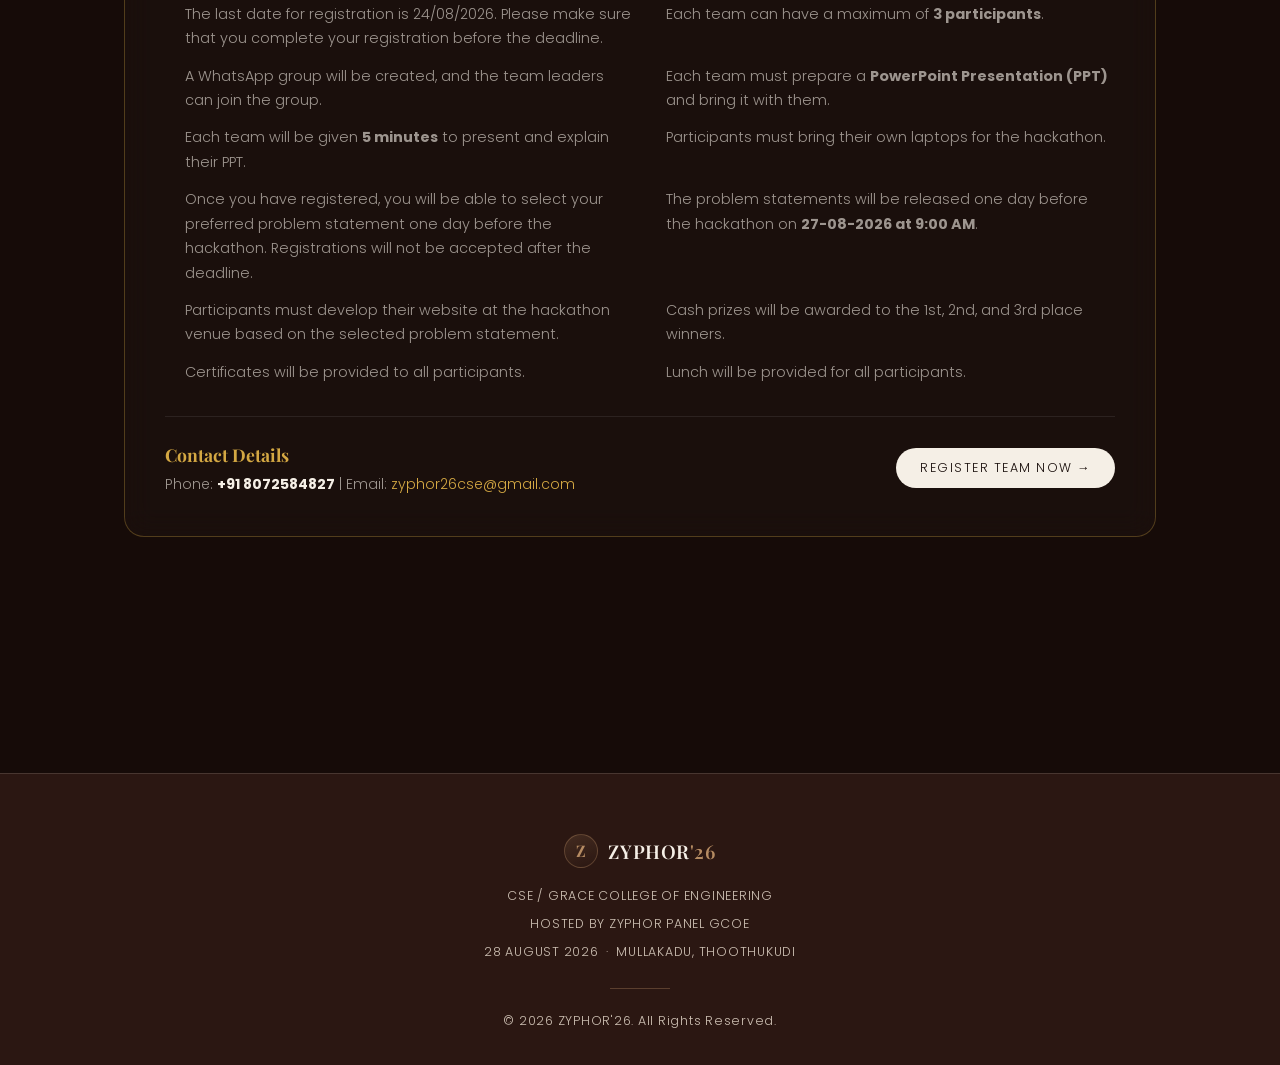
==== commit a90ed582: "update" ====
--- a/index.html
+++ b/index.html
@@ -63,6 +63,7 @@
   <header class="site-header" id="siteHeader">
     <div class="header-inner">
       <a href="index.html" class="brand">
+      <span class="brand-text">ZYPHOR<span class="brand-apos">'26</span></span>
   <img src="./images/logo.jpeg" alt="ZYPHOR'26 Logo" class="brand-logo">
 </a>
 
@@ -113,7 +114,7 @@
 
     <div class="hero-content reveal">
       <div class="hero-logo" aria-label="ZYPHOR'26 logo">
-    <img src="images/logo.jpeg" alt="ZYPHOR'26">
+    
 </div>
 
       <h1 class="hero-title">ZYPHOR<span class="hero-title-accent">'26</span></h1>
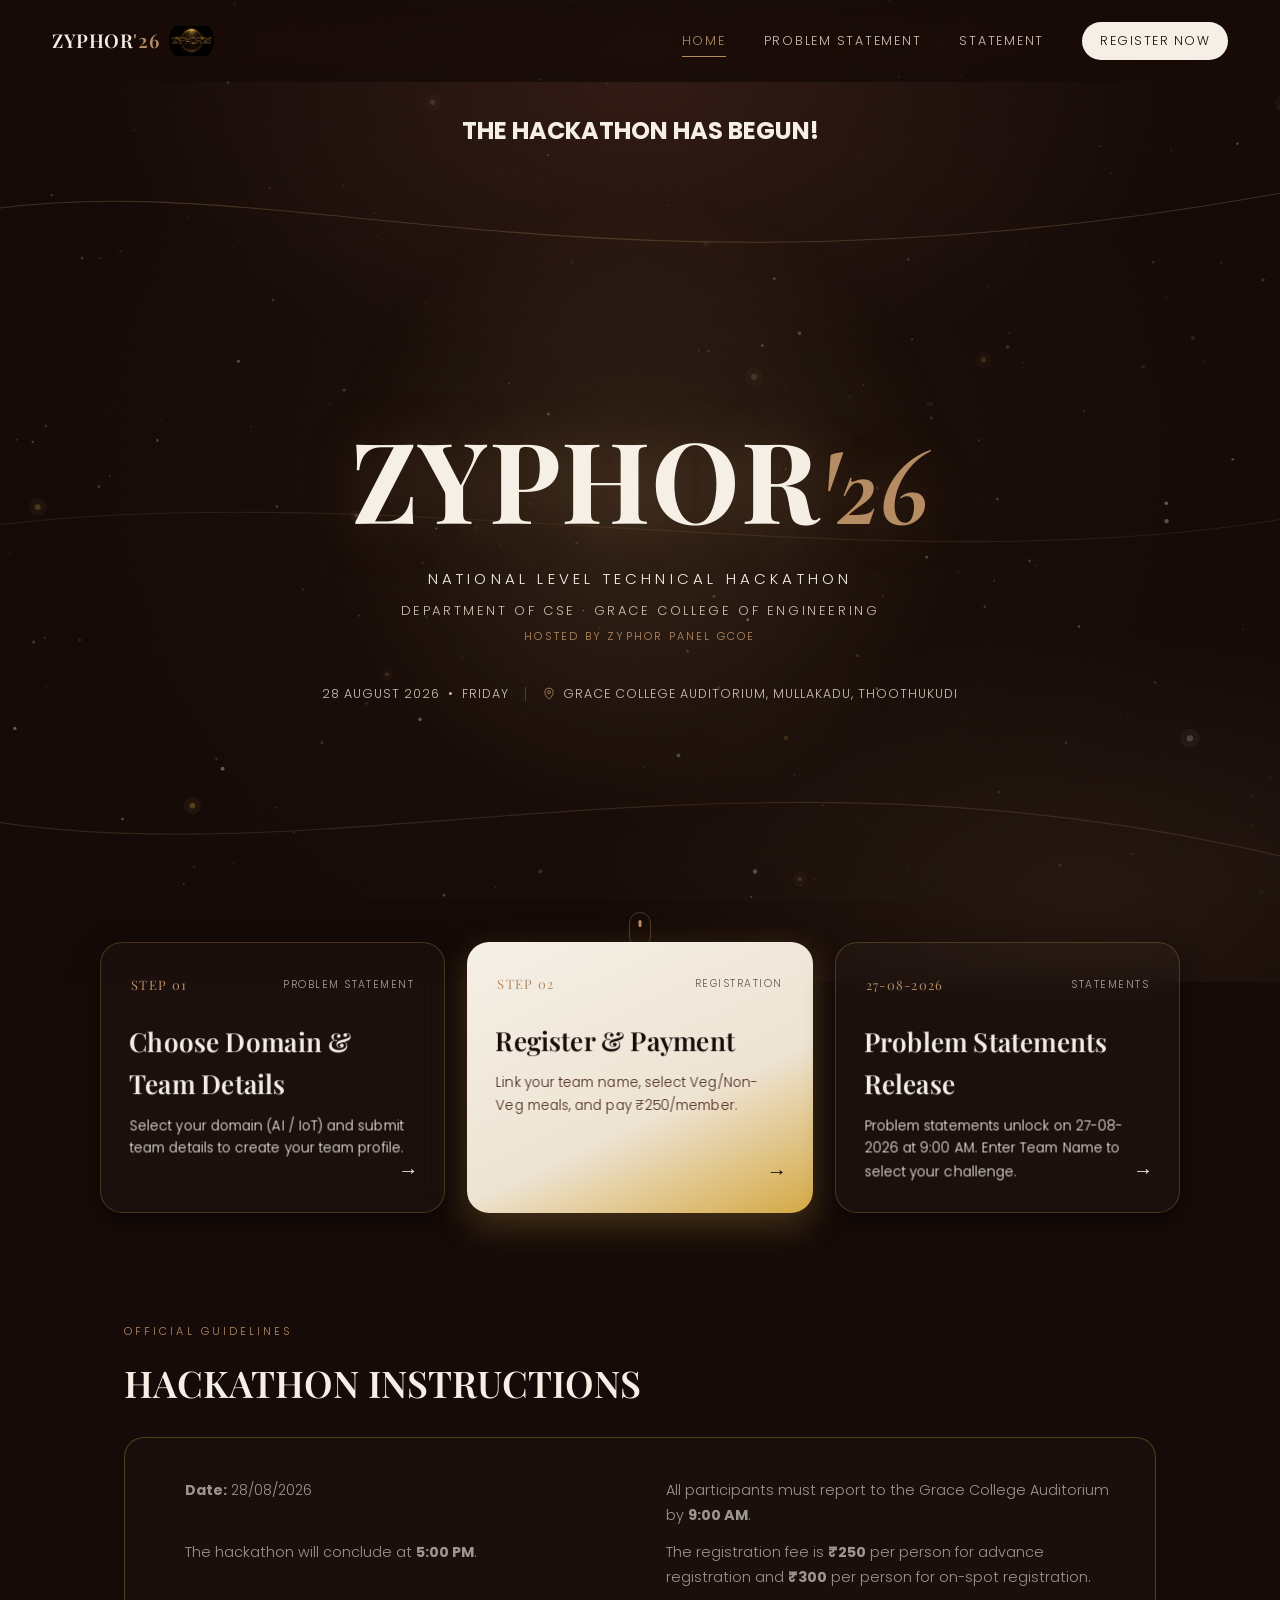
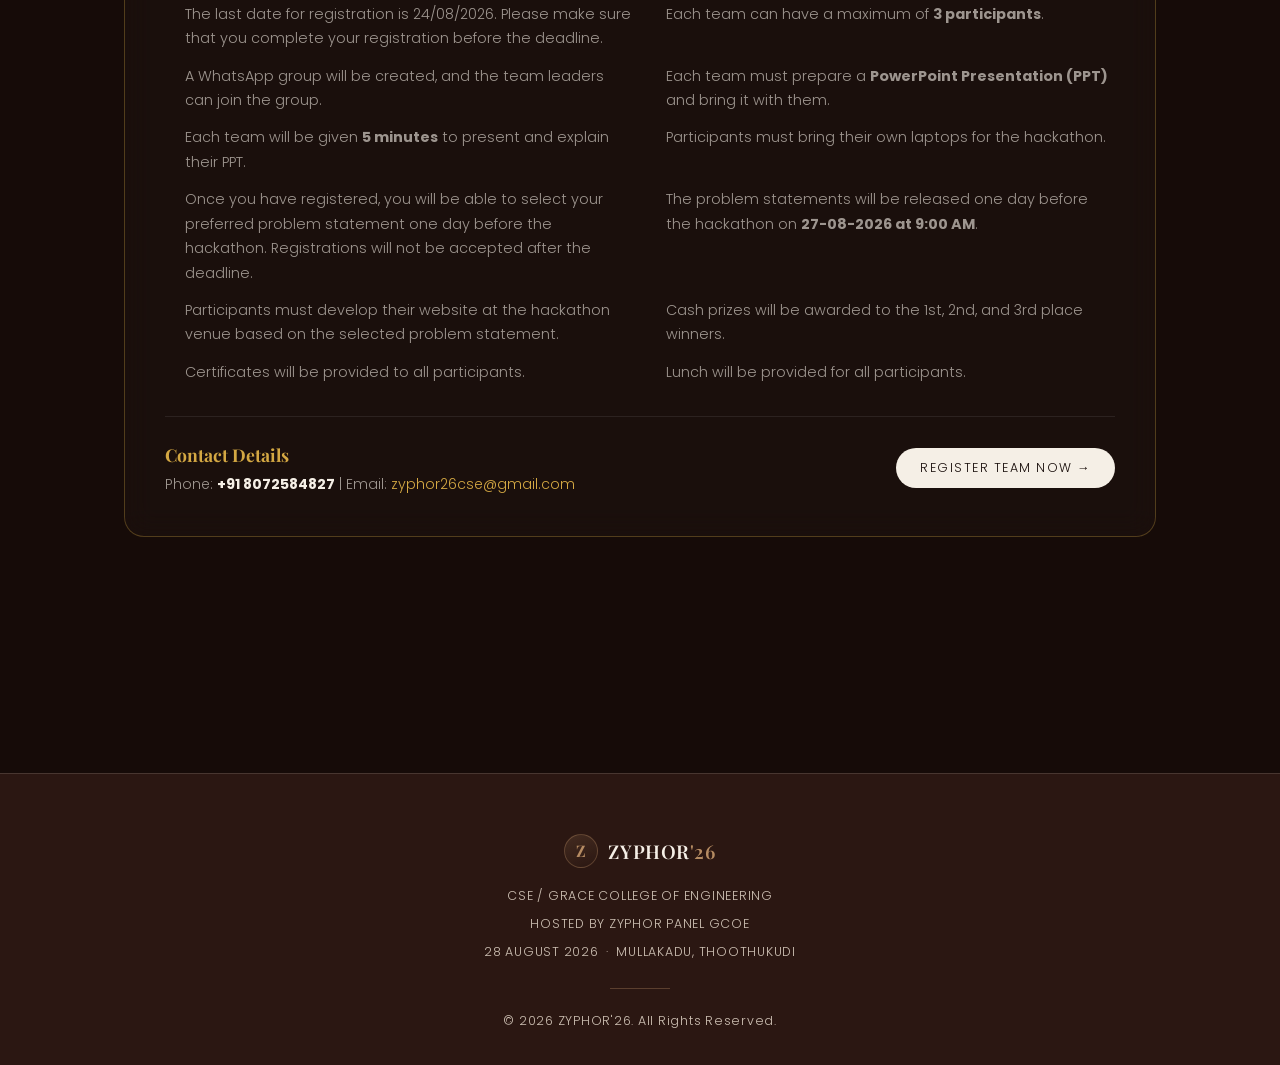
==== commit 6a1ac618: "instruction" ====
--- a/index.html
+++ b/index.html
@@ -189,7 +189,7 @@
           <li><strong>Date:</strong> 28/08/2026</li>
           <li>All participants must report to the Grace College Auditorium by <strong>9:00 AM</strong>.</li>
           <li>The hackathon will conclude at <strong>5:00 PM</strong>.</li>
-          <li>Per Head Online payment cost <strong>₹250</strong>. Offline payment cost <strong>₹300</strong>.</li>
+          <li>The registration fee is <strong>₹250</strong> per person for advance registration and <strong>₹300</strong> per person for on-spot registration.</li>
           <li>The last date for registration is 24/08/2026. Please make sure that you complete your registration before the deadline.</li>
           <li>Each team can have a maximum of <strong>3 participants</strong>.</li>
           <li>A WhatsApp group will be created, and the team leaders can join the group.</li>
--- a/style.css
+++ b/style.css
@@ -129,6 +129,19 @@
 .brand-apos{ color:var(--bronze); }
 
 .main-nav{ display:flex; align-items:center; gap:38px; }
+/* Logo */
+.nav-logo {
+    display: flex;
+    align-items: center;
+    margin-right: 20px;
+}
+
+.nav-logo img {
+    width: 140px;
+    height: 55px;
+    object-fit: contain;
+    display: block;
+}
 .nav-link{
   font-size:12.5px; letter-spacing:.14em; text-transform:uppercase;
   color:var(--beige); position:relative; padding:6px 0;
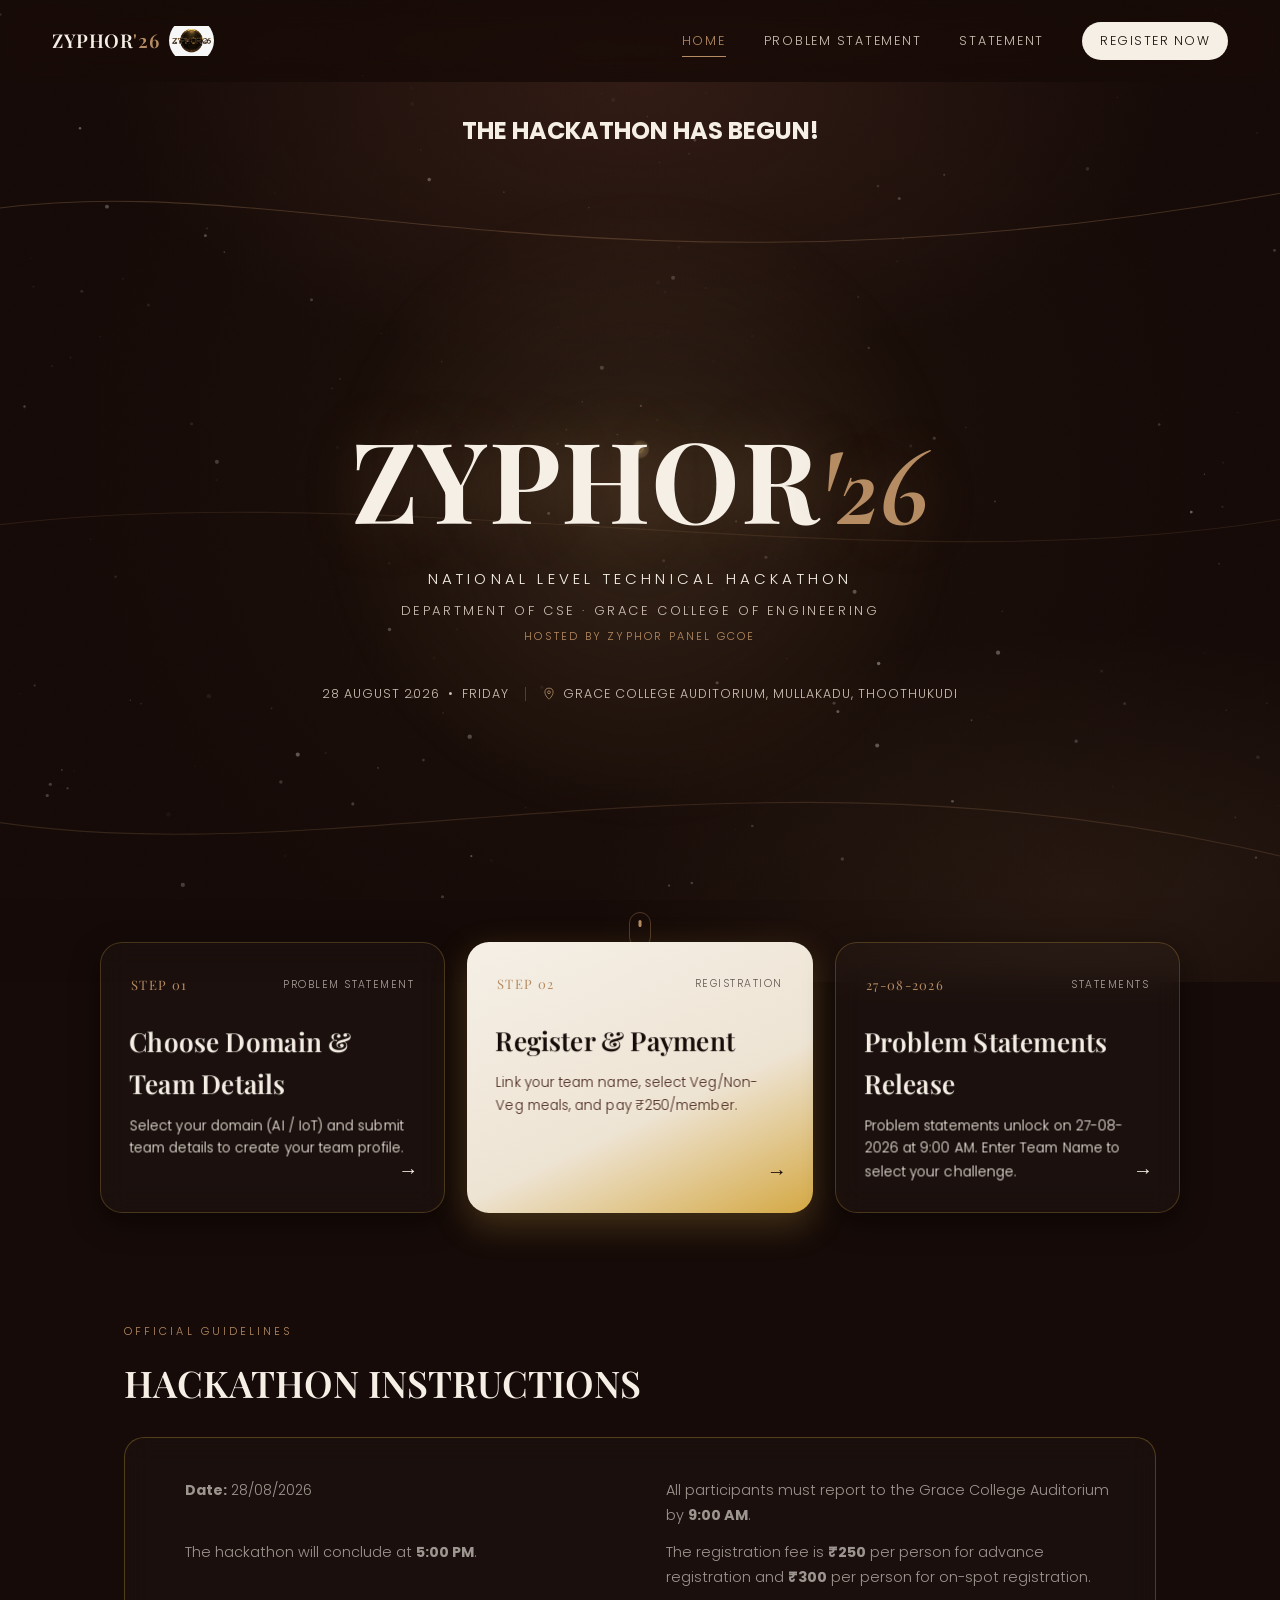
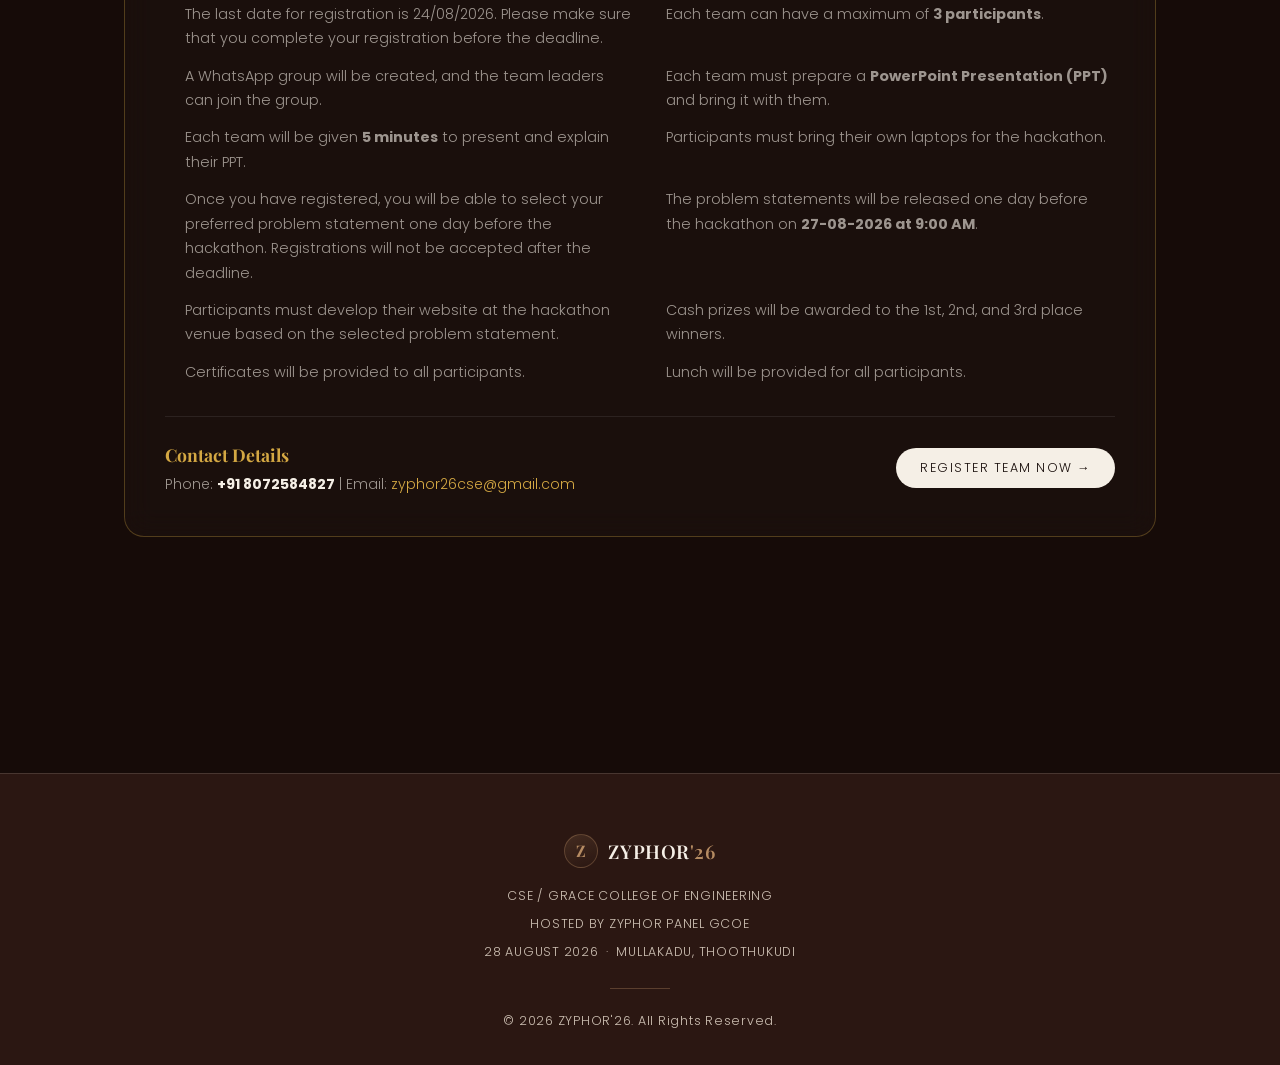
==== commit 06796b26: "logo" ====
--- a/index.html
+++ b/index.html
@@ -64,7 +64,7 @@
     <div class="header-inner">
       <a href="index.html" class="brand">
       <span class="brand-text">ZYPHOR<span class="brand-apos">'26</span></span>
-  <img src="./images/logo.jpeg" alt="ZYPHOR'26 Logo" class="brand-logo">
+  <img src="./images/logo 2.jpeg" alt="ZYPHOR'26 Logo" class="brand-logo">
 </a>
 
       <nav class="main-nav" id="mainNav">
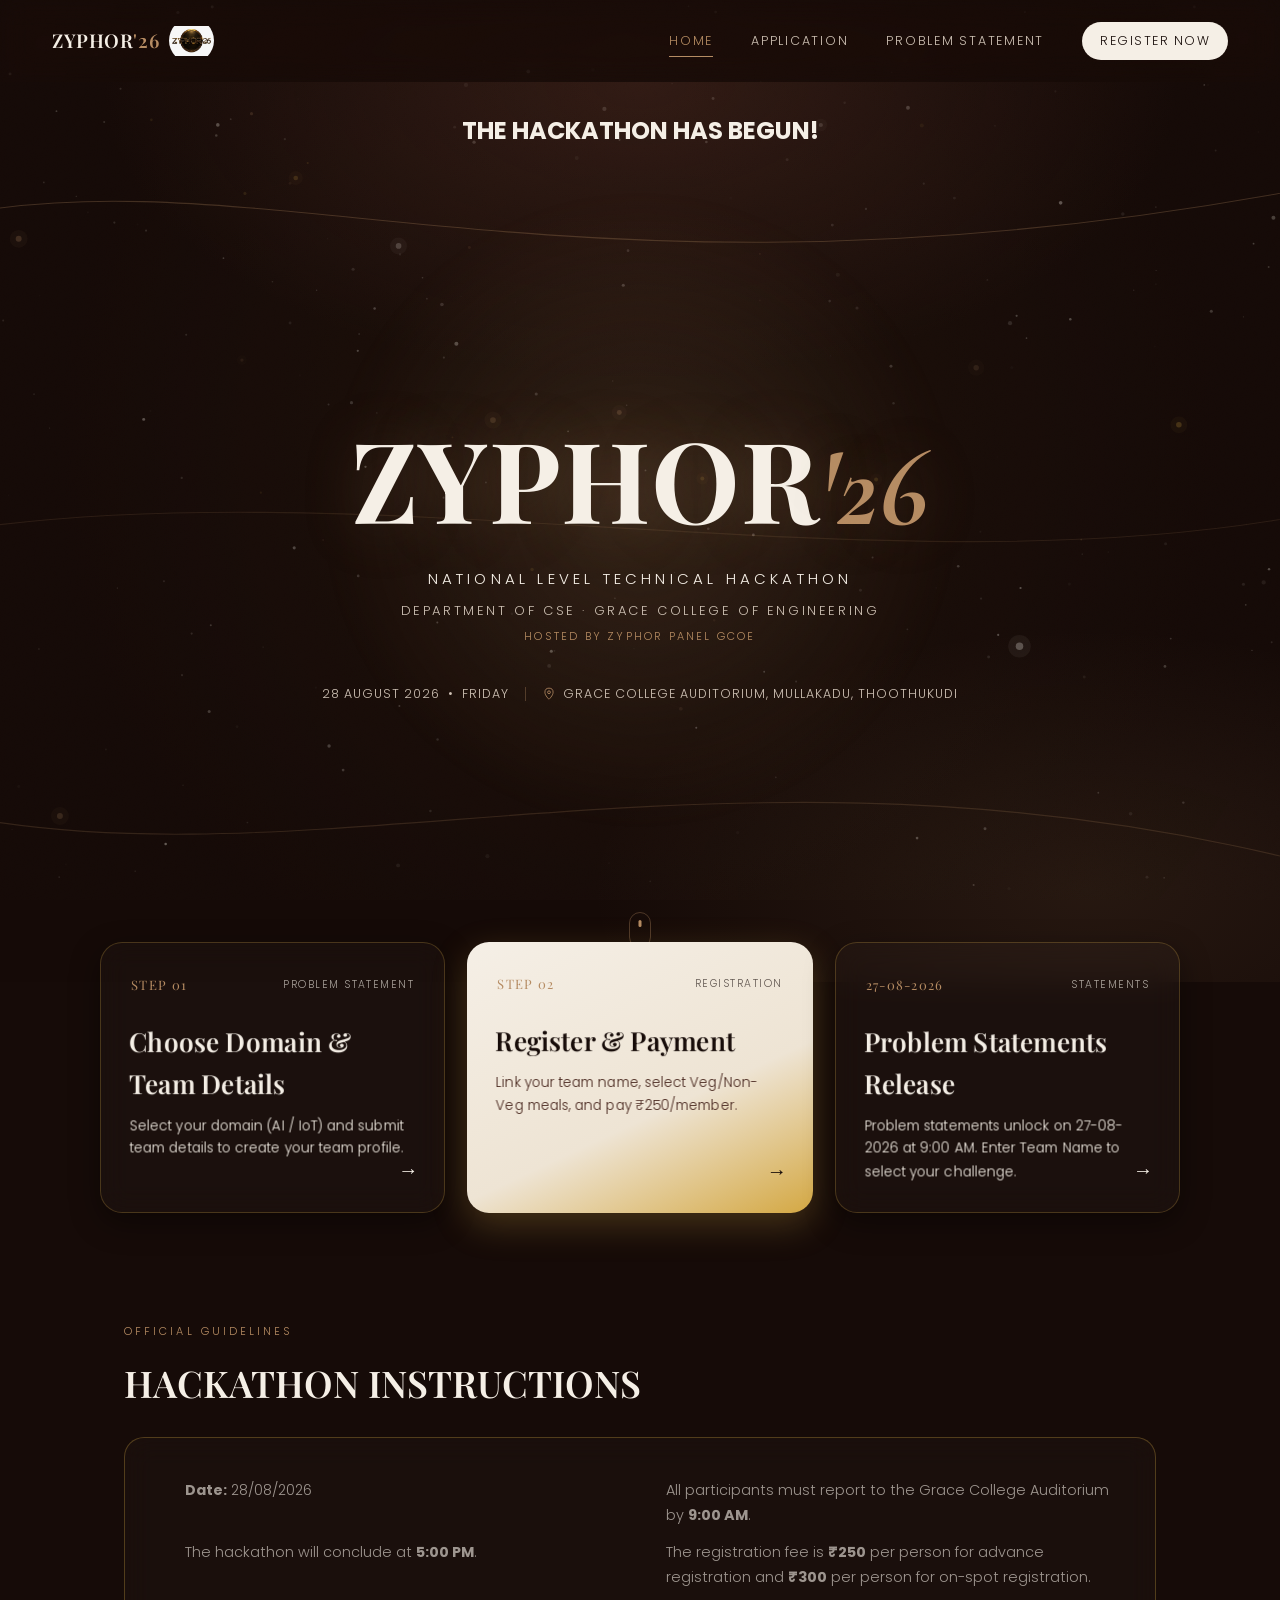
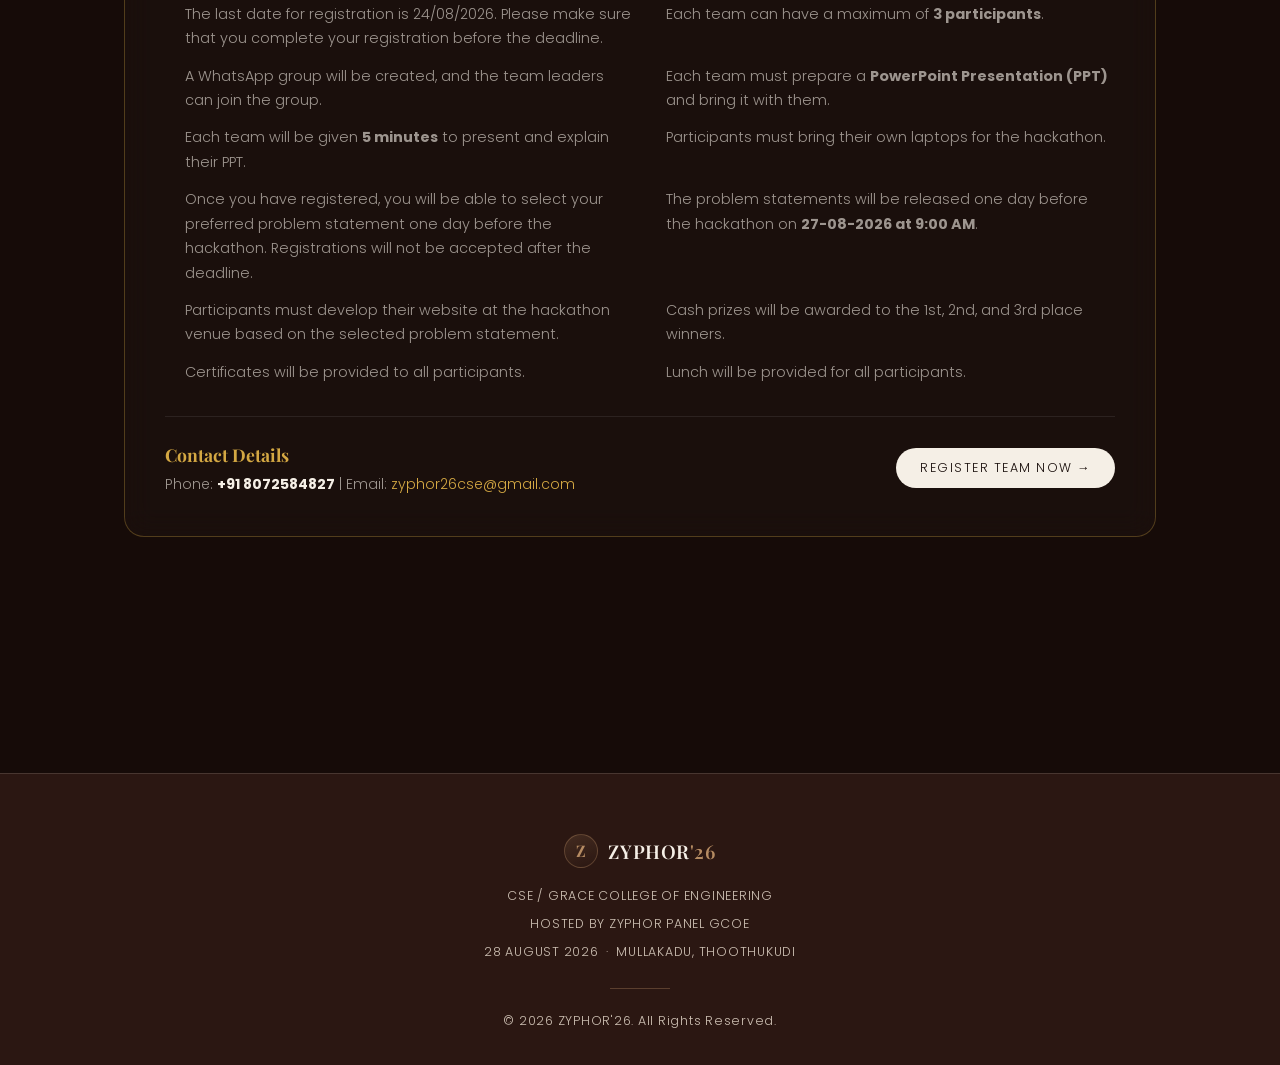
==== commit 1b8b34e3: "nav" ====
--- a/index.html
+++ b/index.html
@@ -69,8 +69,8 @@
 
       <nav class="main-nav" id="mainNav">
         <a href="index.html" class="nav-link nav-link--active">Home</a>
-        <a href="problem-statement.html" class="nav-link">Problem Statement</a>
-        <a href="statement.html" class="nav-link">Statement</a>
+        <a href="application.html" class="nav-link">Application</a>
+        <a href="problem-statement.html" class="nav-link"> Problem Statement</a>
         <a href="register.html" class="nav-link nav-link--cta">Register Now</a>
       </nav>
 
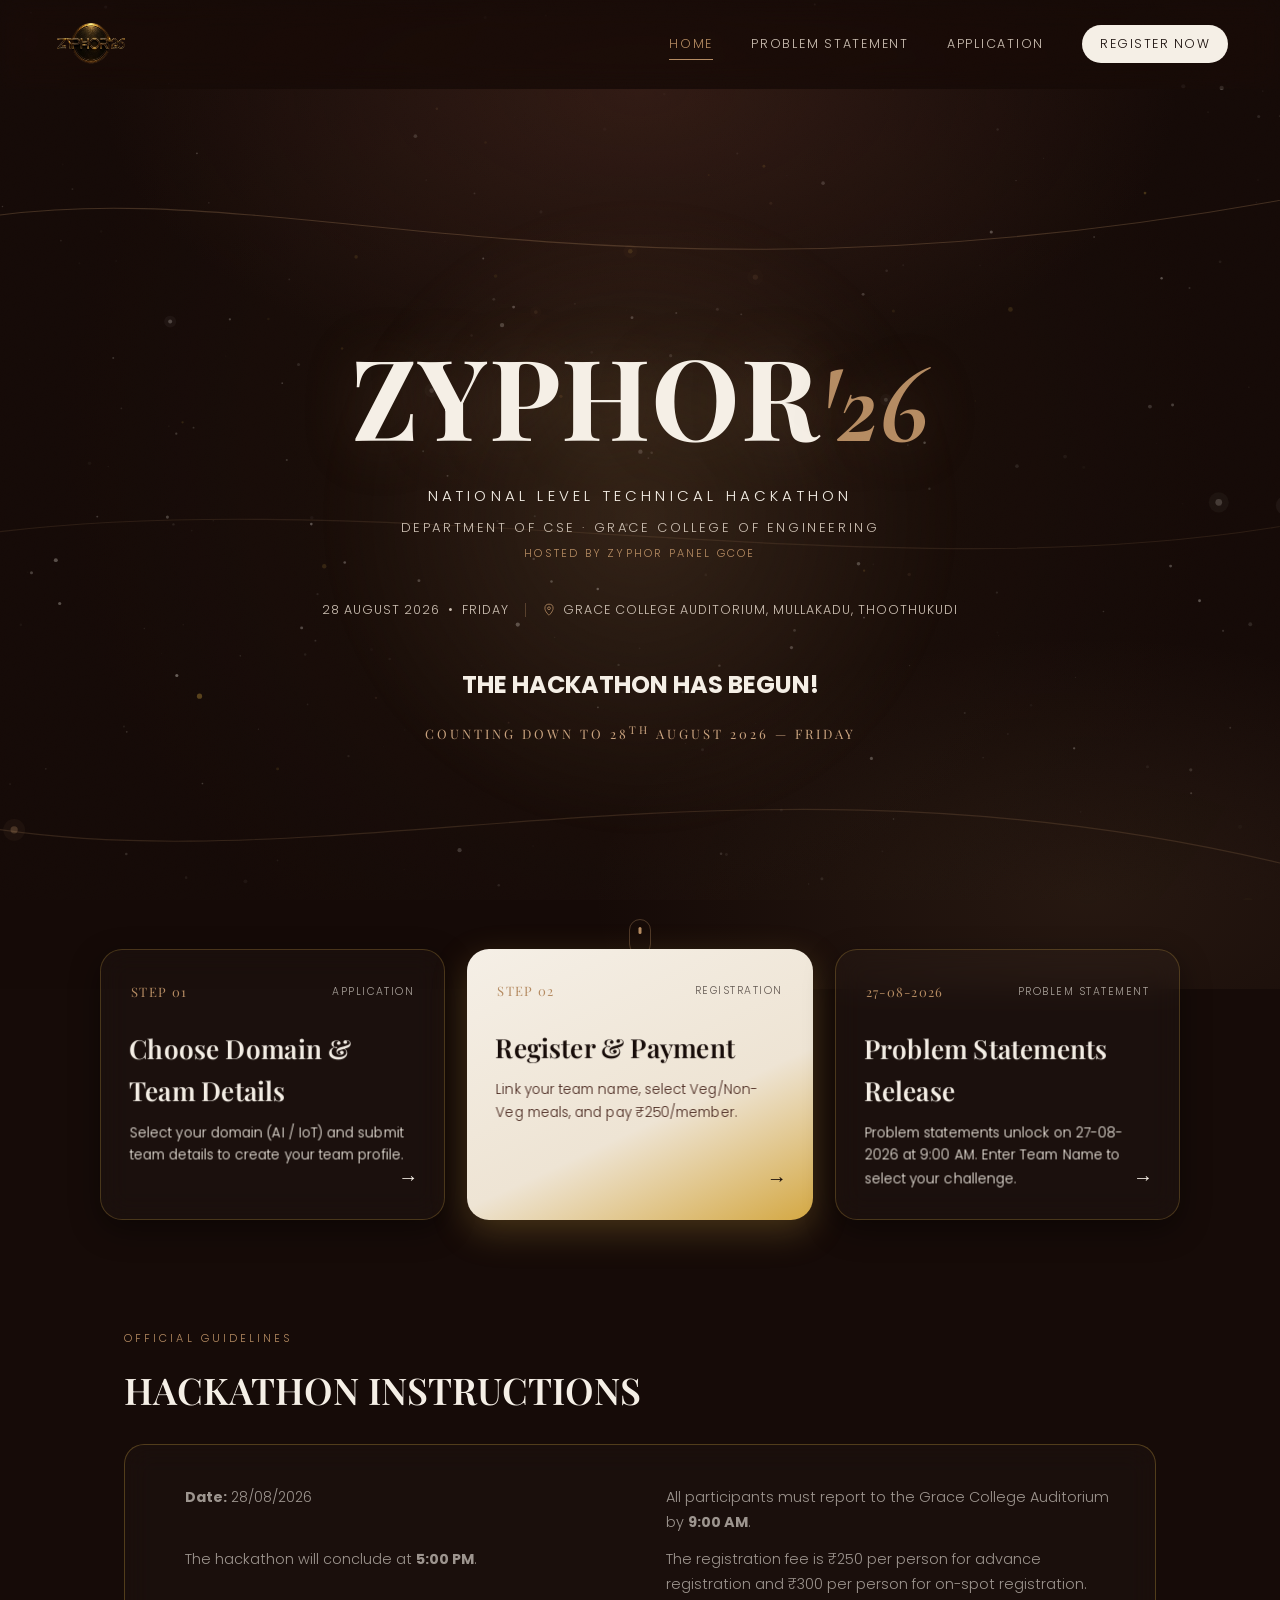
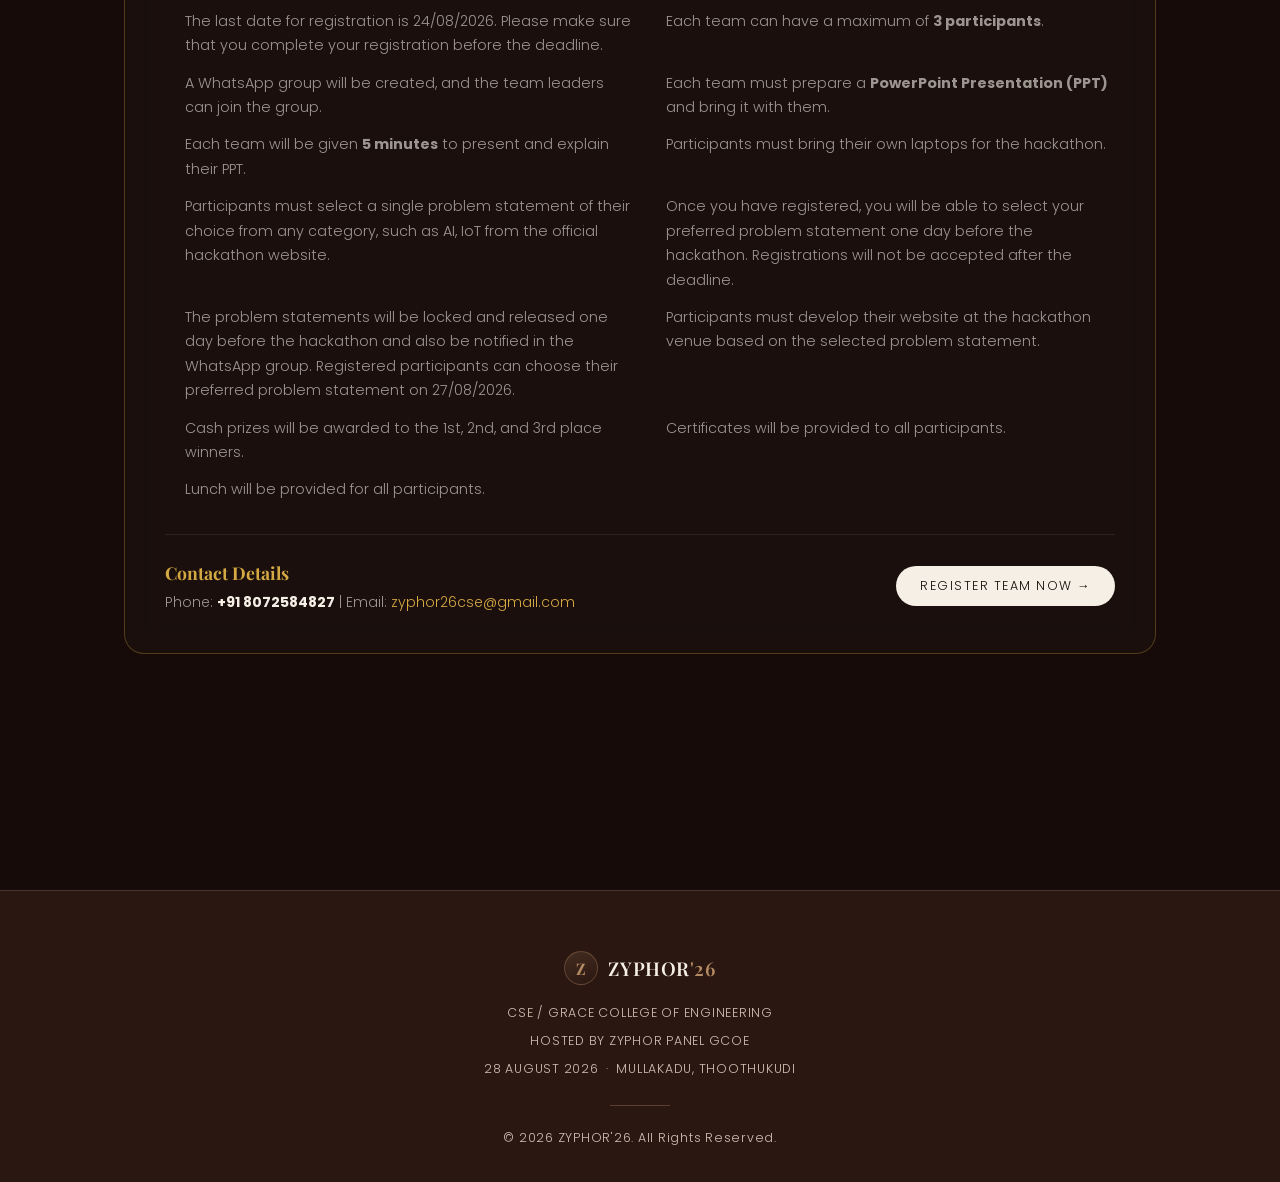
==== commit 34deb3ff: "Initial commit" ====
--- a/index.html
+++ b/index.html
@@ -13,6 +13,7 @@
     href="https://fonts.googleapis.com/css2?family=Playfair+Display:ital,wght@0,500;0,600;0,700;1,500&family=Cormorant+Garamond:ital,wght@0,500;1,500&family=Poppins:wght@300;400;500;600;700&display=swap"
     rel="stylesheet">
   <link rel="stylesheet" href="style.css">
+  <link rel="icon" type="image/png" href="./images/logo-new.png">
 </head>
 
 <body>
@@ -63,16 +64,15 @@
   <header class="site-header" id="siteHeader">
     <div class="header-inner">
       <a href="index.html" class="brand">
-      <span class="brand-text">ZYPHOR<span class="brand-apos">'26</span></span>
-  <img src="./images/logo 2.jpeg" alt="ZYPHOR'26 Logo" class="brand-logo">
+  <img src="./images/logo-new.png" alt="ZYPHOR'26 Logo" class="brand-logo">
 </a>
 
       <nav class="main-nav" id="mainNav">
-        <a href="index.html" class="nav-link nav-link--active">Home</a>
-        <a href="application.html" class="nav-link">Application</a>
-        <a href="problem-statement.html" class="nav-link"> Problem Statement</a>
-        <a href="register.html" class="nav-link nav-link--cta">Register Now</a>
-      </nav>
+      <a href="index.html" class="nav-link nav-link--active">Home</a>
+      <a href="statement.html" class="nav-link">Problem Statement</a>
+      <a href="problem-statement.html" class="nav-link">Application</a>
+      <a href="register.html" class="nav-link nav-link--cta">Register Now</a>
+    </nav>
 
       <button class="nav-toggle" id="navToggle" aria-label="Toggle navigation" aria-expanded="false">
         <span></span><span></span><span></span>
@@ -89,27 +89,6 @@
         <path class="line line-3" d="M-50,400 C 350,340 850,460 1250,380" />
       </svg>
       <div class="hero-glow"></div>
-      <div class="countdown">
-  <div>
-    <span id="days">00</span>
-    <small>DAYS</small>
-  </div>
-
-  <div>
-    <span id="hours">00</span>
-    <small>HOURS</small>
-  </div>
-
-  <div>
-    <span id="minutes">00</span>
-    <small>MINUTES</small>
-  </div>
-
-  <div>
-    <span id="seconds">00</span>
-    <small>SECONDS</small>
-  </div>
-</div>
     </div>
 
     <div class="hero-content reveal">
@@ -134,6 +113,29 @@
           GRACE COLLEGE AUDITORIUM, MULLAKADU, THOOTHUKUDI
         </span>
       </div>
+
+      <div class="countdown">
+  <div>
+    <span id="days">00</span>
+    <small>DAYS</small>
+  </div>
+
+  <div>
+    <span id="hours">00</span>
+    <small>HOURS</small>
+  </div>
+
+  <div>
+    <span id="minutes">00</span>
+    <small>MINUTES</small>
+  </div>
+
+  <div>
+    <span id="seconds">00</span>
+    <small>SECONDS</small>
+  </div>
+</div>
+      <p class="countdown-label">COUNTING DOWN TO 28<sup>TH</sup> AUGUST 2026 — FRIDAY</p>
     </div>
 
     <div class="scroll-cue reveal" aria-hidden="true">
@@ -147,7 +149,7 @@
       <a href="problem-statement.html" class="action-card action-card--outline">
         <div class="action-card-top">
           <span class="action-eyebrow">STEP 01</span>
-          <span class="action-tag">Problem Statement</span>
+          <span class="action-tag">Application</span>
         </div>
         <h3>Choose Domain &amp; Team Details</h3>
         <p>Select your domain (AI / IoT) and submit team details to create your team profile.</p>
@@ -167,7 +169,7 @@
       <a href="statement.html" class="action-card action-card--outline">
         <div class="action-card-top">
           <span class="action-eyebrow">27-08-2026</span>
-          <span class="action-tag">Statements</span>
+          <span class="action-tag">Problem Statement</span>
         </div>
         <h3>Problem Statements Release</h3>
         <p>Problem statements unlock on 27-08-2026 at 9:00 AM. Enter Team Name to select your challenge.</p>
@@ -189,18 +191,17 @@
           <li><strong>Date:</strong> 28/08/2026</li>
           <li>All participants must report to the Grace College Auditorium by <strong>9:00 AM</strong>.</li>
           <li>The hackathon will conclude at <strong>5:00 PM</strong>.</li>
-          <li>The registration fee is <strong>₹250</strong> per person for advance registration and <strong>₹300</strong> per person for on-spot registration.</li>
+          <li>The registration fee is ₹250 per person for advance registration and ₹300 per person for on-spot registration.</li>
           <li>The last date for registration is 24/08/2026. Please make sure that you complete your registration before the deadline.</li>
           <li>Each team can have a maximum of <strong>3 participants</strong>.</li>
           <li>A WhatsApp group will be created, and the team leaders can join the group.</li>
           <li>Each team must prepare a <strong>PowerPoint Presentation (PPT)</strong> and bring it with them.</li>
           <li>Each team will be given <strong>5 minutes</strong> to present and explain their PPT.</li>
           <li>Participants must bring their own laptops for the hackathon.</li>
+          <li>Participants must select a single problem statement of their choice from any category, such as AI, IoT from the official hackathon website.</li>
           <li>Once you have registered, you will be able to select your preferred problem statement one day before the hackathon. Registrations will not be accepted after the deadline.</li>
-          <li>The problem statements will be released one day before the hackathon on <strong>27-08-2026 at 9:00
-              AM</strong>.</li>
-          <li>Participants must develop their website at the hackathon venue based on the selected problem statement.
-          </li>
+          <li>The problem statements will be locked and released one day before the hackathon and also be notified in the WhatsApp group. Registered participants can choose their preferred problem statement on 27/08/2026.</li>
+          <li>Participants must develop their website at the hackathon venue based on the selected problem statement.</li>
           <li>Cash prizes will be awarded to the 1st, 2nd, and 3rd place winners.</li>
           <li>Certificates will be provided to all participants.</li>
           <li>Lunch will be provided for all participants.</li>
--- a/style.css
+++ b/style.css
@@ -129,19 +129,6 @@
 .brand-apos{ color:var(--bronze); }
 
 .main-nav{ display:flex; align-items:center; gap:38px; }
-/* Logo */
-.nav-logo {
-    display: flex;
-    align-items: center;
-    margin-right: 20px;
-}
-
-.nav-logo img {
-    width: 140px;
-    height: 55px;
-    object-fit: contain;
-    display: block;
-}
 .nav-link{
   font-size:12.5px; letter-spacing:.14em; text-transform:uppercase;
   color:var(--beige); position:relative; padding:6px 0;
@@ -248,6 +235,7 @@
 
 .hero-content{
   position:relative; z-index:2; text-align:center; max-width:820px;
+  margin-top:-56px;
 }
 
 .hero-logo{ margin-bottom:22px; }
@@ -306,7 +294,7 @@
   justify-content: center;
   align-items: center;
   gap: 18px;
-  margin-top: 30px;
+  margin-top: 46px;
 }
 
 .countdown div {
@@ -334,11 +322,20 @@
   letter-spacing: 2px;
   color: #c9a27e;
 }
+
+.countdown-label {
+  margin-top: 16px;
+  text-align: center;
+  font-family: var(--font-display, 'Playfair Display', serif);
+  font-size: 13px;
+  letter-spacing: 3px;
+  color: #c9a27e;
+  text-transform: uppercase;
+}
 .brand-logo {
-  width: 45px;
-  height: 45px;
+  height: 52px;
+  width: auto;
   object-fit: contain;
-  border-radius: 50%;
   display: block;
 }
 
